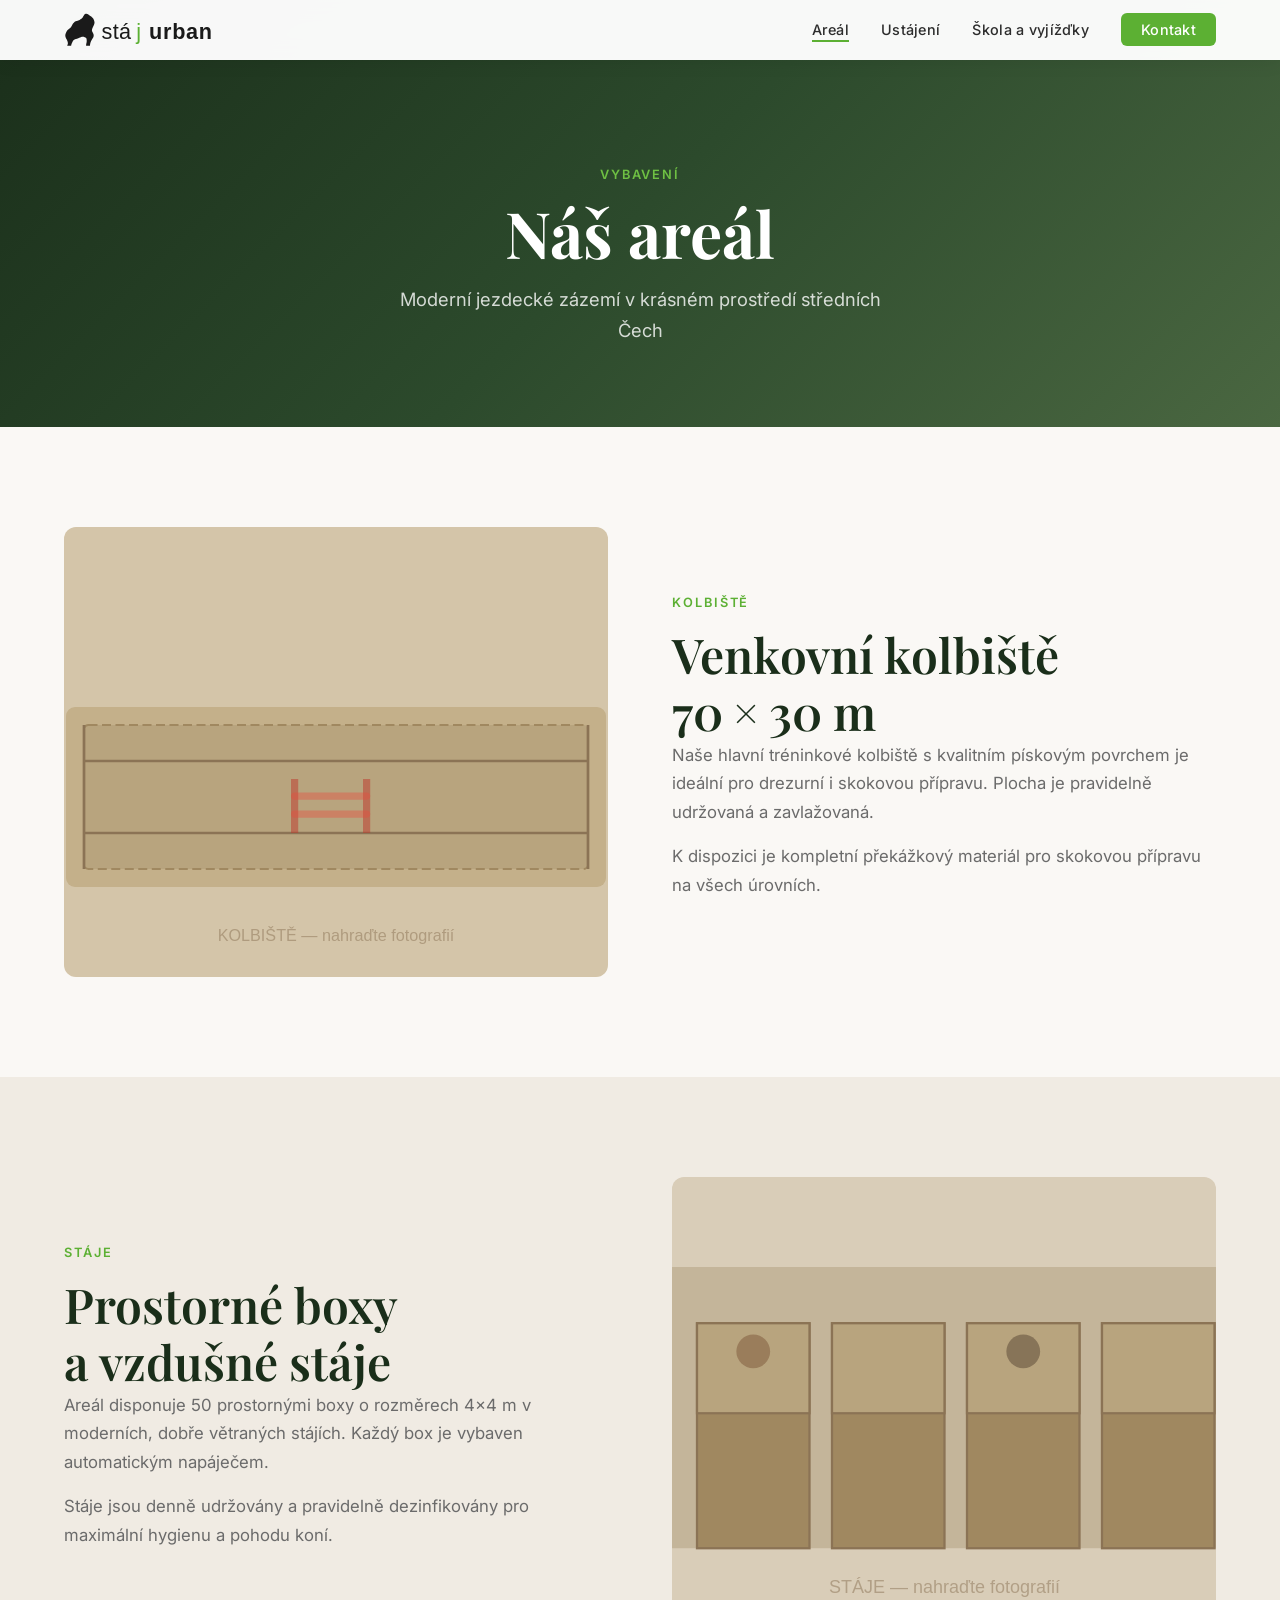
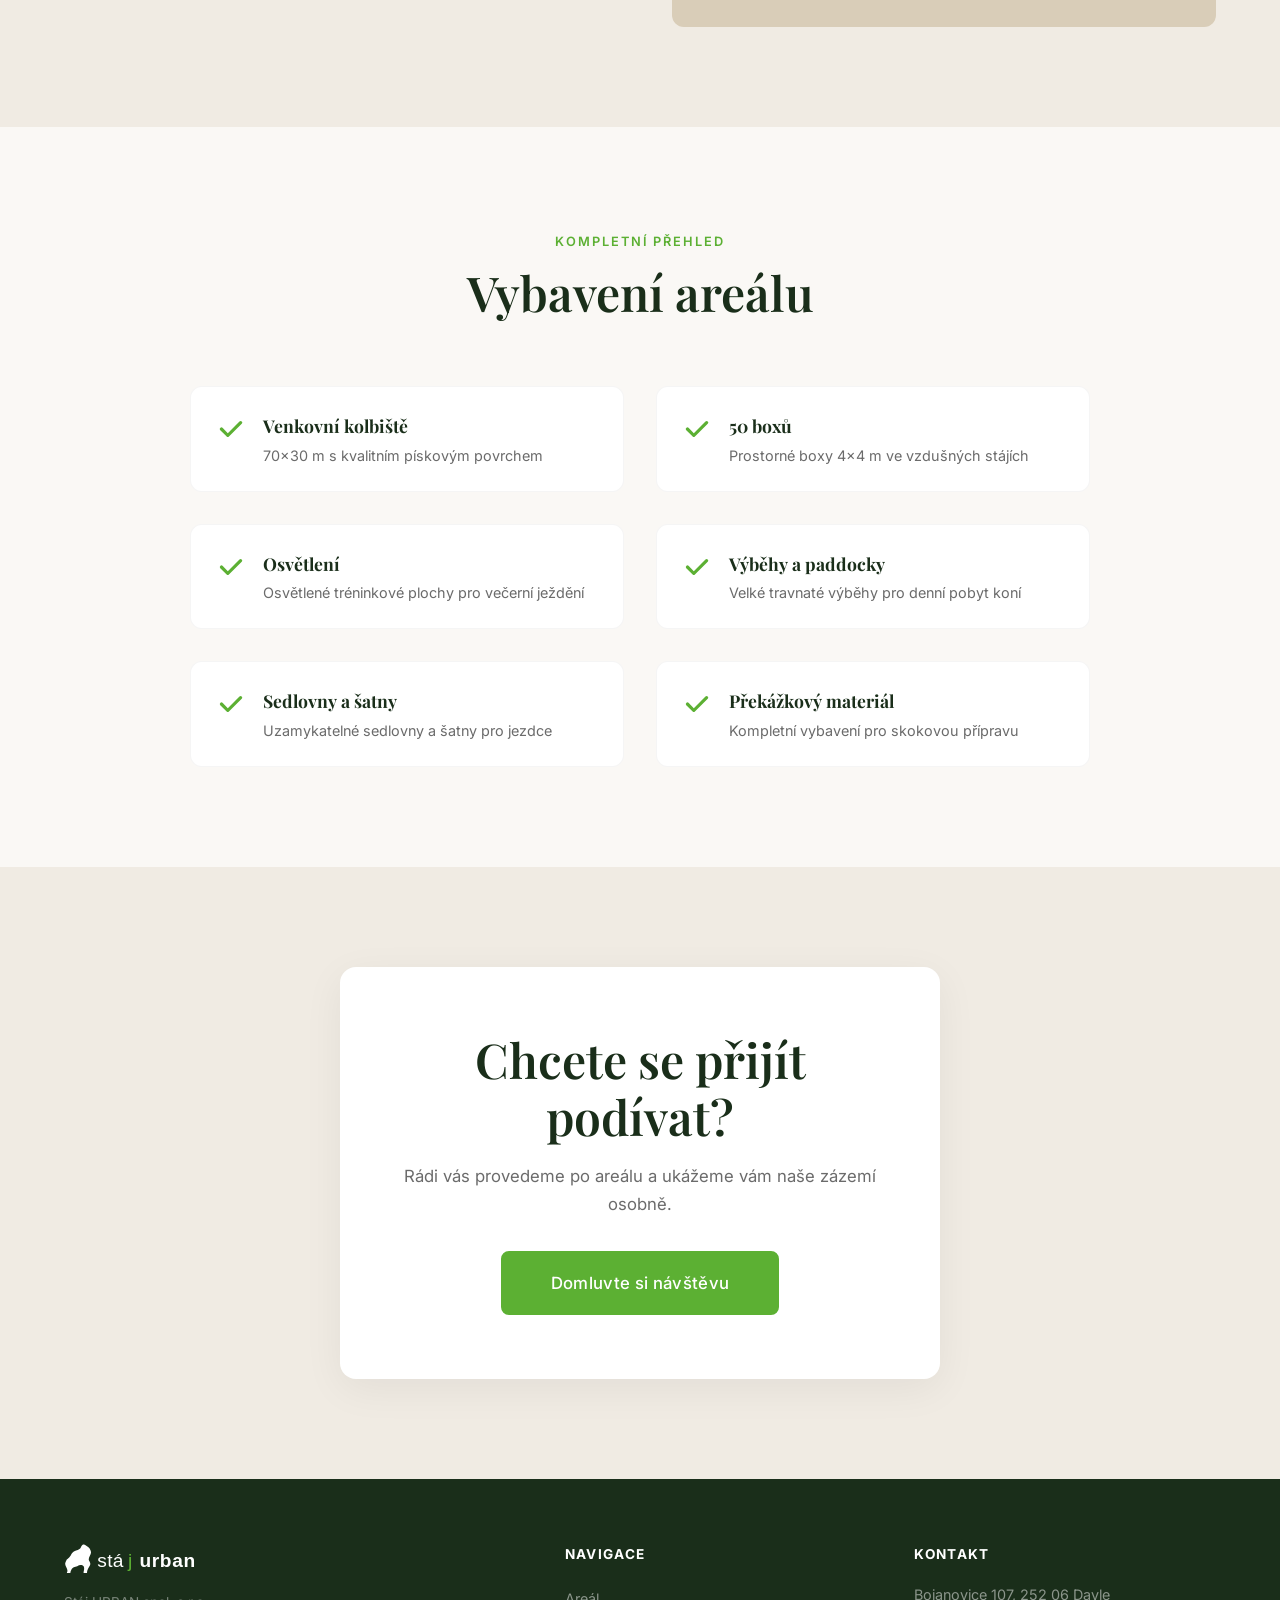
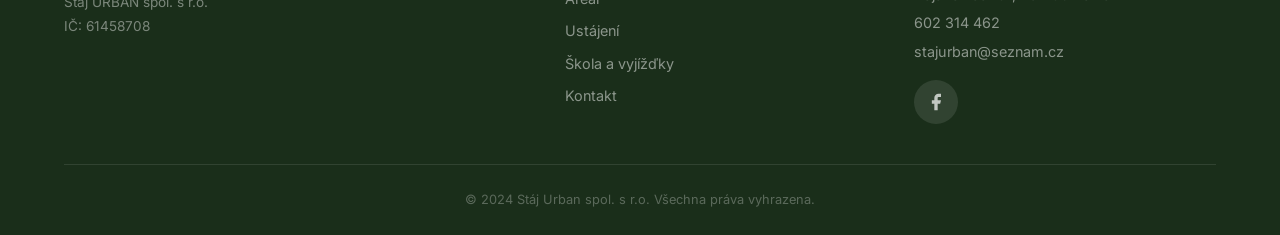
==== areal.html @ 0c683376 "feat: restructure into multi-page site with logo and subpages - Add SVG logo (dark + white variants)" ====
<!DOCTYPE html>
<html lang="cs">
<head>
    <meta charset="UTF-8">
    <meta name="viewport" content="width=device-width, initial-scale=1.0">
    <title>Areál | Stáj Urban</title>
    <meta name="description" content="Moderní jezdecký areál Stáj Urban v Bojanovicích - venkovní kolbiště, kvalitní stáje, výběhy a kompletní zázemí.">
    <link rel="preconnect" href="https://fonts.googleapis.com">
    <link rel="preconnect" href="https://fonts.gstatic.com" crossorigin>
    <link href="https://fonts.googleapis.com/css2?family=Playfair+Display:wght@400;600;700&family=Inter:wght@300;400;500;600&display=swap" rel="stylesheet">
    <link rel="stylesheet" href="styles.css">
</head>
<body>
    <!-- Navigation -->
    <nav class="navbar navbar--solid" id="navbar">
        <div class="nav-container">
            <a href="index.html" class="nav-logo">
                <img src="images/logo.svg" alt="Stáj Urban" class="nav-logo-img">
            </a>
            <button class="nav-toggle" id="navToggle" aria-label="Menu">
                <span></span>
                <span></span>
                <span></span>
            </button>
            <ul class="nav-menu" id="navMenu">
                <li><a href="areal.html" class="nav-link active">Areál</a></li>
                <li><a href="ustajeni.html" class="nav-link">Ustájení</a></li>
                <li><a href="skola.html" class="nav-link">Škola a vyjížďky</a></li>
                <li><a href="kontakt.html" class="nav-link nav-link--cta">Kontakt</a></li>
            </ul>
        </div>
    </nav>

    <!-- Page Header -->
    <section class="page-header">
        <div class="container">
            <span class="section-label">Vybavení</span>
            <h1 class="page-header-title">Náš areál</h1>
            <p class="page-header-desc">Moderní jezdecké zázemí v krásném prostředí středních Čech</p>
        </div>
    </section>

    <!-- Areál detail -->
    <section class="section section--about">
        <div class="container">
            <div class="about-grid">
                <div class="about-image">
                    <img src="images/facility-1-placeholder.svg" alt="Venkovní kolbiště" loading="lazy">
                </div>
                <div class="about-content">
                    <span class="section-label">Kolbiště</span>
                    <h2 class="section-title">Venkovní kolbiště<br>70 &times; 30 m</h2>
                    <p>Naše hlavní tréninkové kolbiště s kvalitním pískovým povrchem je ideální pro drezurní i skokovou přípravu. Plocha je pravidelně udržovaná a zavlažovaná.</p>
                    <p>K dispozici je kompletní překážkový materiál pro skokovou přípravu na všech úrovních.</p>
                </div>
            </div>
        </div>
    </section>

    <section class="section section--services">
        <div class="container">
            <div class="about-grid about-grid--reverse">
                <div class="about-image">
                    <img src="images/facility-2-placeholder.svg" alt="Stáje a boxy" loading="lazy">
                </div>
                <div class="about-content">
                    <span class="section-label">Stáje</span>
                    <h2 class="section-title">Prostorné boxy<br>a vzdušné stáje</h2>
                    <p>Areál disponuje 50 prostornými boxy o rozměrech 4&times;4 m v moderních, dobře větraných stájích. Každý box je vybaven automatickým napáječem.</p>
                    <p>Stáje jsou denně udržovány a pravidelně dezinfikovány pro maximální hygienu a pohodu koní.</p>
                </div>
            </div>
        </div>
    </section>

    <!-- Facility list -->
    <section class="section section--facility">
        <div class="container">
            <div class="section-header">
                <span class="section-label">Kompletní přehled</span>
                <h2 class="section-title">Vybavení areálu</h2>
            </div>
            <div class="facility-features-grid">
                <div class="facility-feature">
                    <svg width="32" height="32" viewBox="0 0 20 20" fill="currentColor"><path d="M16.707 5.293a1 1 0 010 1.414l-8 8a1 1 0 01-1.414 0l-4-4a1 1 0 011.414-1.414L8 12.586l7.293-7.293a1 1 0 011.414 0z"/></svg>
                    <div>
                        <h3>Venkovní kolbiště</h3>
                        <p>70&times;30 m s kvalitním pískovým povrchem</p>
                    </div>
                </div>
                <div class="facility-feature">
                    <svg width="32" height="32" viewBox="0 0 20 20" fill="currentColor"><path d="M16.707 5.293a1 1 0 010 1.414l-8 8a1 1 0 01-1.414 0l-4-4a1 1 0 011.414-1.414L8 12.586l7.293-7.293a1 1 0 011.414 0z"/></svg>
                    <div>
                        <h3>50 boxů</h3>
                        <p>Prostorné boxy 4&times;4 m ve vzdušných stájích</p>
                    </div>
                </div>
                <div class="facility-feature">
                    <svg width="32" height="32" viewBox="0 0 20 20" fill="currentColor"><path d="M16.707 5.293a1 1 0 010 1.414l-8 8a1 1 0 01-1.414 0l-4-4a1 1 0 011.414-1.414L8 12.586l7.293-7.293a1 1 0 011.414 0z"/></svg>
                    <div>
                        <h3>Osvětlení</h3>
                        <p>Osvětlené tréninkové plochy pro večerní ježdění</p>
                    </div>
                </div>
                <div class="facility-feature">
                    <svg width="32" height="32" viewBox="0 0 20 20" fill="currentColor"><path d="M16.707 5.293a1 1 0 010 1.414l-8 8a1 1 0 01-1.414 0l-4-4a1 1 0 011.414-1.414L8 12.586l7.293-7.293a1 1 0 011.414 0z"/></svg>
                    <div>
                        <h3>Výběhy a paddocky</h3>
                        <p>Velké travnaté výběhy pro denní pobyt koní</p>
                    </div>
                </div>
                <div class="facility-feature">
                    <svg width="32" height="32" viewBox="0 0 20 20" fill="currentColor"><path d="M16.707 5.293a1 1 0 010 1.414l-8 8a1 1 0 01-1.414 0l-4-4a1 1 0 011.414-1.414L8 12.586l7.293-7.293a1 1 0 011.414 0z"/></svg>
                    <div>
                        <h3>Sedlovny a šatny</h3>
                        <p>Uzamykatelné sedlovny a šatny pro jezdce</p>
                    </div>
                </div>
                <div class="facility-feature">
                    <svg width="32" height="32" viewBox="0 0 20 20" fill="currentColor"><path d="M16.707 5.293a1 1 0 010 1.414l-8 8a1 1 0 01-1.414 0l-4-4a1 1 0 011.414-1.414L8 12.586l7.293-7.293a1 1 0 011.414 0z"/></svg>
                    <div>
                        <h3>Překážkový materiál</h3>
                        <p>Kompletní vybavení pro skokovou přípravu</p>
                    </div>
                </div>
            </div>
        </div>
    </section>

    <!-- CTA -->
    <section class="section section--cta">
        <div class="container">
            <div class="cta-box">
                <h2 class="section-title">Chcete se přijít podívat?</h2>
                <p>Rádi vás provedeme po areálu a ukážeme vám naše zázemí osobně.</p>
                <a href="kontakt.html" class="btn btn-primary btn-large">Domluvte si návštěvu</a>
            </div>
        </div>
    </section>

    <!-- Footer -->
    <footer class="footer">
        <div class="container">
            <div class="footer-content">
                <div class="footer-brand">
                    <img src="images/logo-white.svg" alt="Stáj Urban" class="footer-logo">
                    <p>Stáj URBAN spol. s r.o.<br>IČ: 61458708</p>
                </div>
                <div class="footer-nav">
                    <h4>Navigace</h4>
                    <a href="areal.html">Areál</a>
                    <a href="ustajeni.html">Ustájení</a>
                    <a href="skola.html">Škola a vyjížďky</a>
                    <a href="kontakt.html">Kontakt</a>
                </div>
                <div class="footer-contact">
                    <h4>Kontakt</h4>
                    <p>Bojanovice 107, 252 06 Davle</p>
                    <p><a href="tel:+420602314462">602 314 462</a></p>
                    <p><a href="mailto:stajurban@seznam.cz">stajurban@seznam.cz</a></p>
                    <div class="footer-social">
                        <a href="https://www.facebook.com/profile.php?id=100057574234572" target="_blank" rel="noopener" aria-label="Facebook" class="social-link">
                            <svg width="20" height="20" viewBox="0 0 24 24" fill="currentColor">
                                <path d="M18 2h-3a5 5 0 00-5 5v3H7v4h3v8h4v-8h3l1-4h-4V7a1 1 0 011-1h3z"/>
                            </svg>
                        </a>
                    </div>
                </div>
            </div>
            <div class="footer-bottom">
                <p>&copy; 2024 Stáj Urban spol. s r.o. Všechna práva vyhrazena.</p>
            </div>
        </div>
    </footer>

    <script src="script.js"></script>
</body>
</html>
---- styles.css ----
/* ========================================
   STÁJ URBAN — Modern Responsive Styles
   ======================================== */

/* --- Reset & Base --- */
*, *::before, *::after {
    margin: 0;
    padding: 0;
    box-sizing: border-box;
}

:root {
    --color-primary: #2c4a2c;
    --color-primary-light: #4a6741;
    --color-primary-dark: #1a2e1a;
    --color-accent: #5cb033;
    --color-accent-dark: #4a9028;
    --color-accent-light: #6ec043;
    --color-brown: #8B7355;
    --color-brown-light: #a89070;
    --color-bg: #faf8f5;
    --color-bg-alt: #f0ebe3;
    --color-text: #2d2d2d;
    --color-text-light: #6b6b6b;
    --color-white: #ffffff;
    --font-heading: 'Playfair Display', Georgia, serif;
    --font-body: 'Inter', -apple-system, BlinkMacSystemFont, sans-serif;
    --container-max: 1200px;
    --section-padding: 100px;
    --transition: 0.3s ease;
}

html {
    scroll-behavior: smooth;
    font-size: 16px;
}

body {
    font-family: var(--font-body);
    color: var(--color-text);
    background-color: var(--color-bg);
    line-height: 1.7;
    -webkit-font-smoothing: antialiased;
}

img {
    max-width: 100%;
    height: auto;
    display: block;
}

a {
    color: inherit;
    text-decoration: none;
    transition: color var(--transition);
}

/* --- Container --- */
.container {
    max-width: var(--container-max);
    margin: 0 auto;
    padding: 0 24px;
}

/* --- Navbar --- */
.navbar {
    position: fixed;
    top: 0;
    left: 0;
    right: 0;
    z-index: 1000;
    padding: 20px 0;
    transition: all var(--transition);
}

.navbar.scrolled,
.navbar--solid {
    background: rgba(255, 255, 255, 0.97);
    backdrop-filter: blur(10px);
    padding: 12px 0;
    box-shadow: 0 1px 20px rgba(0, 0, 0, 0.08);
}

.nav-container {
    max-width: var(--container-max);
    margin: 0 auto;
    padding: 0 24px;
    display: flex;
    align-items: center;
    justify-content: space-between;
}

.nav-logo {
    z-index: 1001;
    display: flex;
    align-items: center;
}

.nav-logo-img {
    height: 36px;
    width: auto;
}

/* Logo visibility toggle — homepage hero: white logo, scrolled: dark logo */
.nav-logo-dark {
    display: none;
}

.navbar.scrolled .nav-logo-white,
.navbar--solid .nav-logo-white {
    display: none;
}

.navbar.scrolled .nav-logo-dark,
.navbar--solid .nav-logo-dark {
    display: block;
}

/* On subpages (.navbar--solid) there's only one logo img, always visible */
.navbar--solid .nav-logo-img {
    display: block;
}

.nav-menu {
    display: flex;
    align-items: center;
    gap: 32px;
    list-style: none;
}

.nav-link {
    font-size: 0.9rem;
    font-weight: 500;
    color: rgba(255, 255, 255, 0.85);
    letter-spacing: 0.02em;
    position: relative;
    padding: 4px 0;
    transition: color var(--transition);
}

.nav-link::after {
    content: '';
    position: absolute;
    bottom: 0;
    left: 0;
    width: 0;
    height: 2px;
    background: var(--color-accent);
    transition: width var(--transition);
}

.nav-link:hover::after {
    width: 100%;
}

.nav-link.active::after {
    width: 100%;
}

.navbar.scrolled .nav-link,
.navbar--solid .nav-link {
    color: var(--color-text);
}

.nav-link--cta {
    background: var(--color-accent);
    color: var(--color-white) !important;
    padding: 8px 20px;
    border-radius: 6px;
}

.nav-link--cta::after {
    display: none;
}

.nav-link--cta:hover {
    background: var(--color-accent-dark);
}

/* Hamburger */
.nav-toggle {
    display: none;
    flex-direction: column;
    gap: 5px;
    background: none;
    border: none;
    cursor: pointer;
    z-index: 1001;
    padding: 4px;
}

.nav-toggle span {
    display: block;
    width: 24px;
    height: 2px;
    background: var(--color-white);
    transition: all var(--transition);
}

.navbar.scrolled .nav-toggle span,
.navbar--solid .nav-toggle span {
    background: var(--color-text);
}

.nav-toggle.active span:nth-child(1) {
    transform: rotate(45deg) translate(5px, 5px);
}

.nav-toggle.active span:nth-child(2) {
    opacity: 0;
}

.nav-toggle.active span:nth-child(3) {
    transform: rotate(-45deg) translate(5px, -5px);
}

/* --- Hero --- */
.hero {
    position: relative;
    height: 100vh;
    min-height: 600px;
    display: flex;
    align-items: center;
    justify-content: center;
    overflow: hidden;
}

.hero-bg {
    position: absolute;
    inset: 0;
}

.hero-img {
    width: 100%;
    height: 100%;
    object-fit: cover;
}

.hero-overlay {
    position: absolute;
    inset: 0;
    background: linear-gradient(
        180deg,
        rgba(0, 0, 0, 0.3) 0%,
        rgba(0, 0, 0, 0.1) 40%,
        rgba(0, 0, 0, 0.4) 100%
    );
}

.hero-content {
    position: relative;
    z-index: 1;
    text-align: center;
    color: var(--color-white);
    padding: 0 24px;
}

.hero-title {
    font-family: var(--font-heading);
    font-size: clamp(3rem, 8vw, 6rem);
    font-weight: 700;
    line-height: 1.1;
    margin-bottom: 16px;
    letter-spacing: -0.02em;
}

.hero-subtitle {
    font-size: clamp(1.1rem, 2.5vw, 1.5rem);
    font-weight: 300;
    margin-bottom: 8px;
    opacity: 0.9;
}

.hero-desc {
    font-size: 0.95rem;
    opacity: 0.7;
    margin-bottom: 40px;
    letter-spacing: 0.05em;
}

.hero-actions {
    display: flex;
    gap: 16px;
    justify-content: center;
    flex-wrap: wrap;
}

.hero-scroll {
    position: absolute;
    bottom: 32px;
    left: 50%;
    transform: translateX(-50%);
    color: var(--color-white);
    opacity: 0.6;
    animation: bounce 2s infinite;
    z-index: 1;
}

@keyframes bounce {
    0%, 100% { transform: translateX(-50%) translateY(0); }
    50% { transform: translateX(-50%) translateY(8px); }
}

/* --- Page Header (subpages) --- */
.page-header {
    padding: 160px 0 80px;
    background: linear-gradient(135deg, var(--color-primary-dark) 0%, var(--color-primary) 50%, var(--color-primary-light) 100%);
    color: var(--color-white);
    text-align: center;
}

.page-header .section-label {
    color: var(--color-accent-light);
}

.page-header-title {
    font-family: var(--font-heading);
    font-size: clamp(2.5rem, 6vw, 4rem);
    font-weight: 700;
    line-height: 1.1;
    margin-bottom: 16px;
}

.page-header-desc {
    font-size: 1.15rem;
    opacity: 0.8;
    max-width: 500px;
    margin: 0 auto;
}

/* --- Buttons --- */
.btn {
    display: inline-flex;
    align-items: center;
    justify-content: center;
    padding: 14px 32px;
    font-family: var(--font-body);
    font-size: 0.95rem;
    font-weight: 500;
    border-radius: 8px;
    border: 2px solid transparent;
    cursor: pointer;
    transition: all var(--transition);
    letter-spacing: 0.02em;
}

.btn-primary {
    background: var(--color-accent);
    color: var(--color-white);
    border-color: var(--color-accent);
}

.btn-primary:hover {
    background: var(--color-accent-dark);
    border-color: var(--color-accent-dark);
    transform: translateY(-2px);
}

.btn-outline {
    background: transparent;
    color: var(--color-white);
    border-color: rgba(255, 255, 255, 0.5);
}

.btn-outline:hover {
    background: rgba(255, 255, 255, 0.1);
    border-color: var(--color-white);
}

.btn-large {
    padding: 16px 48px;
    font-size: 1.05rem;
}

/* --- Sections --- */
.section {
    padding: var(--section-padding) 0;
}

.section-header {
    text-align: center;
    margin-bottom: 64px;
}

.section-label {
    display: inline-block;
    font-size: 0.8rem;
    font-weight: 600;
    text-transform: uppercase;
    letter-spacing: 0.15em;
    color: var(--color-accent);
    margin-bottom: 12px;
}

.section-title {
    font-family: var(--font-heading);
    font-size: clamp(2rem, 4vw, 3rem);
    font-weight: 600;
    line-height: 1.2;
    color: var(--color-primary-dark);
}

/* --- About --- */
.section--about {
    background: var(--color-bg);
}

.about-grid {
    display: grid;
    grid-template-columns: 1fr 1fr;
    gap: 64px;
    align-items: center;
}

.about-grid--reverse {
    direction: rtl;
}

.about-grid--reverse > * {
    direction: ltr;
}

.about-image img {
    border-radius: 12px;
    width: 100%;
    height: 450px;
    object-fit: cover;
}

.about-content p {
    color: var(--color-text-light);
    margin-bottom: 16px;
    font-size: 1.05rem;
}

.about-stats {
    display: flex;
    gap: 48px;
    margin-top: 32px;
    padding-top: 32px;
    border-top: 1px solid #e0d8cc;
}

.stat-number {
    display: block;
    font-family: var(--font-heading);
    font-size: 2.5rem;
    font-weight: 700;
    color: var(--color-primary);
}

.stat-label {
    font-size: 0.85rem;
    color: var(--color-text-light);
    text-transform: uppercase;
    letter-spacing: 0.1em;
}

/* --- Services --- */
.section--services {
    background: var(--color-bg-alt);
}

.services-grid {
    display: grid;
    grid-template-columns: repeat(3, 1fr);
    gap: 32px;
}

.service-card {
    background: var(--color-white);
    padding: 40px 32px;
    border-radius: 12px;
    transition: all var(--transition);
    border: 1px solid rgba(0, 0, 0, 0.04);
}

.service-card:hover {
    transform: translateY(-4px);
    box-shadow: 0 20px 60px rgba(0, 0, 0, 0.08);
}

.service-card--link {
    display: block;
    text-decoration: none;
    color: inherit;
}

.service-card--link:hover {
    border-color: var(--color-accent);
}

.service-more {
    display: inline-block;
    margin-top: 16px;
    font-size: 0.9rem;
    font-weight: 600;
    color: var(--color-accent);
    transition: color var(--transition);
}

.service-card--link:hover .service-more {
    color: var(--color-accent-dark);
}

.service-icon {
    width: 48px;
    height: 48px;
    margin-bottom: 24px;
    color: var(--color-accent);
}

.service-icon svg {
    width: 100%;
    height: 100%;
}

.service-card h3 {
    font-family: var(--font-heading);
    font-size: 1.3rem;
    margin-bottom: 12px;
    color: var(--color-primary-dark);
}

.service-card p {
    color: var(--color-text-light);
    font-size: 0.95rem;
    line-height: 1.6;
}

/* --- Facility --- */
.section--facility {
    background: var(--color-bg);
}

.facility-grid {
    display: grid;
    grid-template-columns: 1fr 1fr;
    gap: 64px;
    align-items: center;
}

.facility-content {
    order: 1;
}

.facility-images {
    order: 2;
    display: grid;
    grid-template-columns: 1fr 1fr;
    gap: 16px;
}

.facility-img {
    border-radius: 12px;
    object-fit: cover;
    height: 100%;
}

.facility-img--large {
    grid-column: 1 / -1;
    height: 280px;
}

.facility-img--small {
    grid-column: 1 / -1;
    height: 200px;
}

.facility-list {
    list-style: none;
    margin-top: 32px;
}

.facility-list li {
    display: flex;
    align-items: flex-start;
    gap: 12px;
    padding: 12px 0;
    font-size: 1.05rem;
    color: var(--color-text);
    border-bottom: 1px solid rgba(0, 0, 0, 0.06);
}

.facility-list li svg {
    flex-shrink: 0;
    color: var(--color-primary);
    margin-top: 3px;
}

/* Facility features grid (areál page) */
.facility-features-grid {
    display: grid;
    grid-template-columns: repeat(2, 1fr);
    gap: 32px;
    max-width: 900px;
    margin: 0 auto;
}

.facility-feature {
    display: flex;
    align-items: flex-start;
    gap: 16px;
    padding: 24px;
    background: var(--color-white);
    border-radius: 12px;
    border: 1px solid rgba(0, 0, 0, 0.04);
}

.facility-feature svg {
    flex-shrink: 0;
    color: var(--color-accent);
    margin-top: 2px;
}

.facility-feature h3 {
    font-family: var(--font-heading);
    font-size: 1.1rem;
    margin-bottom: 4px;
    color: var(--color-primary-dark);
}

.facility-feature p {
    font-size: 0.9rem;
    color: var(--color-text-light);
    line-height: 1.5;
}

/* --- Pricing --- */
.section--pricing {
    background: var(--color-primary-dark);
    color: var(--color-white);
}

.section--pricing .section-label {
    color: var(--color-accent-light);
}

.section--pricing .section-title {
    color: var(--color-white);
}

.pricing-card {
    max-width: 600px;
    margin: 0 auto;
    background: rgba(255, 255, 255, 0.08);
    border: 1px solid rgba(255, 255, 255, 0.12);
    border-radius: 16px;
    padding: 48px;
    text-align: center;
    backdrop-filter: blur(10px);
}

.pricing-header {
    margin-bottom: 32px;
}

.pricing-amount {
    font-family: var(--font-heading);
    font-size: 3.5rem;
    font-weight: 700;
}

.pricing-currency {
    font-size: 1.1rem;
    opacity: 0.7;
    margin-left: 4px;
}

.pricing-vat {
    font-size: 0.85rem;
    opacity: 0.5;
    display: block;
    margin-top: 4px;
}

.pricing-features {
    list-style: none;
    text-align: left;
    margin-bottom: 40px;
}

.pricing-features li {
    padding: 10px 0;
    border-bottom: 1px solid rgba(255, 255, 255, 0.1);
    font-size: 0.95rem;
    opacity: 0.85;
    padding-left: 28px;
    position: relative;
}

.pricing-features li::before {
    content: '\2713';
    position: absolute;
    left: 0;
    color: var(--color-accent-light);
    font-weight: 600;
}

/* --- Gallery --- */
.section--gallery {
    background: var(--color-bg-alt);
}

.gallery-grid {
    display: grid;
    grid-template-columns: repeat(3, 1fr);
    gap: 16px;
}

.gallery-item {
    overflow: hidden;
    border-radius: 12px;
    position: relative;
}

.gallery-item img {
    width: 100%;
    height: 280px;
    object-fit: cover;
    transition: transform 0.5s ease;
}

.gallery-item:hover img {
    transform: scale(1.05);
}

.gallery-item--wide {
    grid-column: span 2;
}

.gallery-item--wide img {
    height: 280px;
}

/* --- CTA Section --- */
.section--cta {
    background: var(--color-bg-alt);
}

.cta-box {
    text-align: center;
    max-width: 600px;
    margin: 0 auto;
    padding: 64px 40px;
    background: var(--color-white);
    border-radius: 16px;
    box-shadow: 0 10px 40px rgba(0, 0, 0, 0.06);
}

.cta-box .section-title {
    margin-bottom: 16px;
}

.cta-box p {
    color: var(--color-text-light);
    font-size: 1.05rem;
    margin-bottom: 32px;
}

/* --- Contact --- */
.section--contact {
    background: var(--color-bg);
}

.contact-grid {
    display: grid;
    grid-template-columns: 1fr 1fr;
    gap: 64px;
}

.contact-info p {
    color: var(--color-text-light);
    font-size: 1.05rem;
    margin-bottom: 32px;
}

.contact-details {
    display: flex;
    flex-direction: column;
    gap: 24px;
}

.contact-item {
    display: flex;
    gap: 16px;
    align-items: flex-start;
}

.contact-item svg {
    flex-shrink: 0;
    color: var(--color-accent);
    margin-top: 2px;
}

.contact-item strong {
    display: block;
    font-size: 0.8rem;
    text-transform: uppercase;
    letter-spacing: 0.1em;
    color: var(--color-text-light);
    margin-bottom: 4px;
}

.contact-item p {
    margin: 0;
    font-size: 1rem;
    color: var(--color-text);
}

.contact-item a:hover {
    color: var(--color-accent);
}

.contact-social {
    margin-top: 32px;
}

.social-link {
    display: inline-flex;
    align-items: center;
    justify-content: center;
    width: 44px;
    height: 44px;
    border-radius: 50%;
    background: var(--color-bg-alt);
    color: var(--color-text);
    transition: all var(--transition);
}

.social-link:hover {
    background: var(--color-accent);
    color: var(--color-white);
}

.contact-map {
    border-radius: 12px;
    overflow: hidden;
    min-height: 400px;
}

.contact-map iframe {
    border-radius: 12px;
}

/* --- Footer --- */
.footer {
    background: var(--color-primary-dark);
    color: rgba(255, 255, 255, 0.7);
    padding: 64px 0 24px;
}

.footer-content {
    display: grid;
    grid-template-columns: 1.5fr 1fr 1fr;
    gap: 48px;
    padding-bottom: 40px;
    border-bottom: 1px solid rgba(255, 255, 255, 0.1);
}

.footer-logo {
    height: 32px;
    width: auto;
    margin-bottom: 16px;
}

.footer-brand p {
    font-size: 0.85rem;
    opacity: 0.6;
}

.footer-nav h4,
.footer-contact h4 {
    color: var(--color-white);
    font-size: 0.85rem;
    text-transform: uppercase;
    letter-spacing: 0.1em;
    margin-bottom: 16px;
}

.footer-nav a {
    display: block;
    font-size: 0.9rem;
    opacity: 0.7;
    padding: 4px 0;
    transition: opacity var(--transition);
}

.footer-nav a:hover {
    opacity: 1;
}

.footer-contact p {
    font-size: 0.9rem;
    opacity: 0.7;
    margin-bottom: 4px;
}

.footer-contact a:hover {
    opacity: 1;
}

.footer-social {
    margin-top: 16px;
}

.footer .social-link {
    background: rgba(255, 255, 255, 0.1);
    color: rgba(255, 255, 255, 0.7);
}

.footer .social-link:hover {
    background: var(--color-accent);
    color: var(--color-white);
}

.footer-bottom {
    padding-top: 24px;
    text-align: center;
}

.footer-bottom p {
    font-size: 0.8rem;
    opacity: 0.4;
}

/* ========================================
   RESPONSIVE
   ======================================== */

/* Tablet */
@media (max-width: 1024px) {
    :root {
        --section-padding: 80px;
    }

    .about-grid {
        gap: 40px;
    }

    .services-grid {
        grid-template-columns: repeat(2, 1fr);
    }

    .facility-grid {
        gap: 40px;
    }

    .facility-features-grid {
        grid-template-columns: 1fr;
    }

    .footer-content {
        grid-template-columns: 1fr 1fr;
        gap: 32px;
    }
}

/* Tablet portrait & large phones */
@media (max-width: 768px) {
    :root {
        --section-padding: 64px;
    }

    /* Nav mobile */
    .nav-toggle {
        display: flex;
    }

    .nav-menu {
        position: fixed;
        top: 0;
        right: -100%;
        width: 100%;
        height: 100vh;
        background: var(--color-primary-dark);
        flex-direction: column;
        justify-content: center;
        align-items: center;
        gap: 24px;
        transition: right var(--transition);
    }

    .nav-menu.active {
        right: 0;
    }

    .nav-menu .nav-link {
        color: rgba(255, 255, 255, 0.85) !important;
        font-size: 1.2rem;
    }

    .nav-menu .nav-link--cta {
        margin-top: 16px;
    }

    /* Force hamburger to white on mobile menu open */
    .nav-toggle.active span {
        background: white !important;
    }

    /* Page header */
    .page-header {
        padding: 120px 0 60px;
    }

    /* About */
    .about-grid,
    .about-grid--reverse {
        grid-template-columns: 1fr;
        gap: 32px;
        direction: ltr;
    }

    .about-image img {
        height: 300px;
    }

    .about-stats {
        gap: 32px;
    }

    /* Services */
    .services-grid {
        grid-template-columns: 1fr;
        gap: 20px;
    }

    .service-card {
        padding: 32px 24px;
    }

    /* Facility */
    .facility-grid {
        grid-template-columns: 1fr;
        gap: 32px;
    }

    .facility-content {
        order: 2;
    }

    .facility-images {
        order: 1;
    }

    /* Gallery */
    .gallery-grid {
        grid-template-columns: 1fr 1fr;
    }

    .gallery-item--wide {
        grid-column: span 2;
    }

    .gallery-item img,
    .gallery-item--wide img {
        height: 200px;
    }

    /* Contact */
    .contact-grid {
        grid-template-columns: 1fr;
        gap: 40px;
    }

    /* Pricing */
    .pricing-card {
        padding: 32px 24px;
    }

    .pricing-amount {
        font-size: 2.8rem;
    }

    /* CTA */
    .cta-box {
        padding: 40px 24px;
    }

    /* Footer */
    .footer-content {
        grid-template-columns: 1fr;
        gap: 32px;
    }
}

/* Mobile */
@media (max-width: 480px) {
    :root {
        --section-padding: 48px;
    }

    .hero {
        min-height: 500px;
    }

    .hero-actions {
        flex-direction: column;
        align-items: center;
    }

    .btn {
        width: 100%;
        max-width: 280px;
    }

    .about-stats {
        flex-direction: column;
        gap: 16px;
    }

    .stat {
        display: flex;
        align-items: baseline;
        gap: 12px;
    }

    .gallery-grid {
        grid-template-columns: 1fr;
    }

    .gallery-item--wide {
        grid-column: span 1;
    }

    .gallery-item img,
    .gallery-item--wide img {
        height: 220px;
    }

    .facility-img--large {
        height: 200px;
    }

    .facility-img--small {
        height: 160px;
    }

    .page-header {
        padding: 100px 0 48px;
    }
}

/* --- Animations (fade in on scroll) --- */
.fade-in {
    opacity: 0;
    transform: translateY(30px);
    transition: opacity 0.6s ease, transform 0.6s ease;
}

.fade-in.visible {
    opacity: 1;
    transform: translateY(0);
}
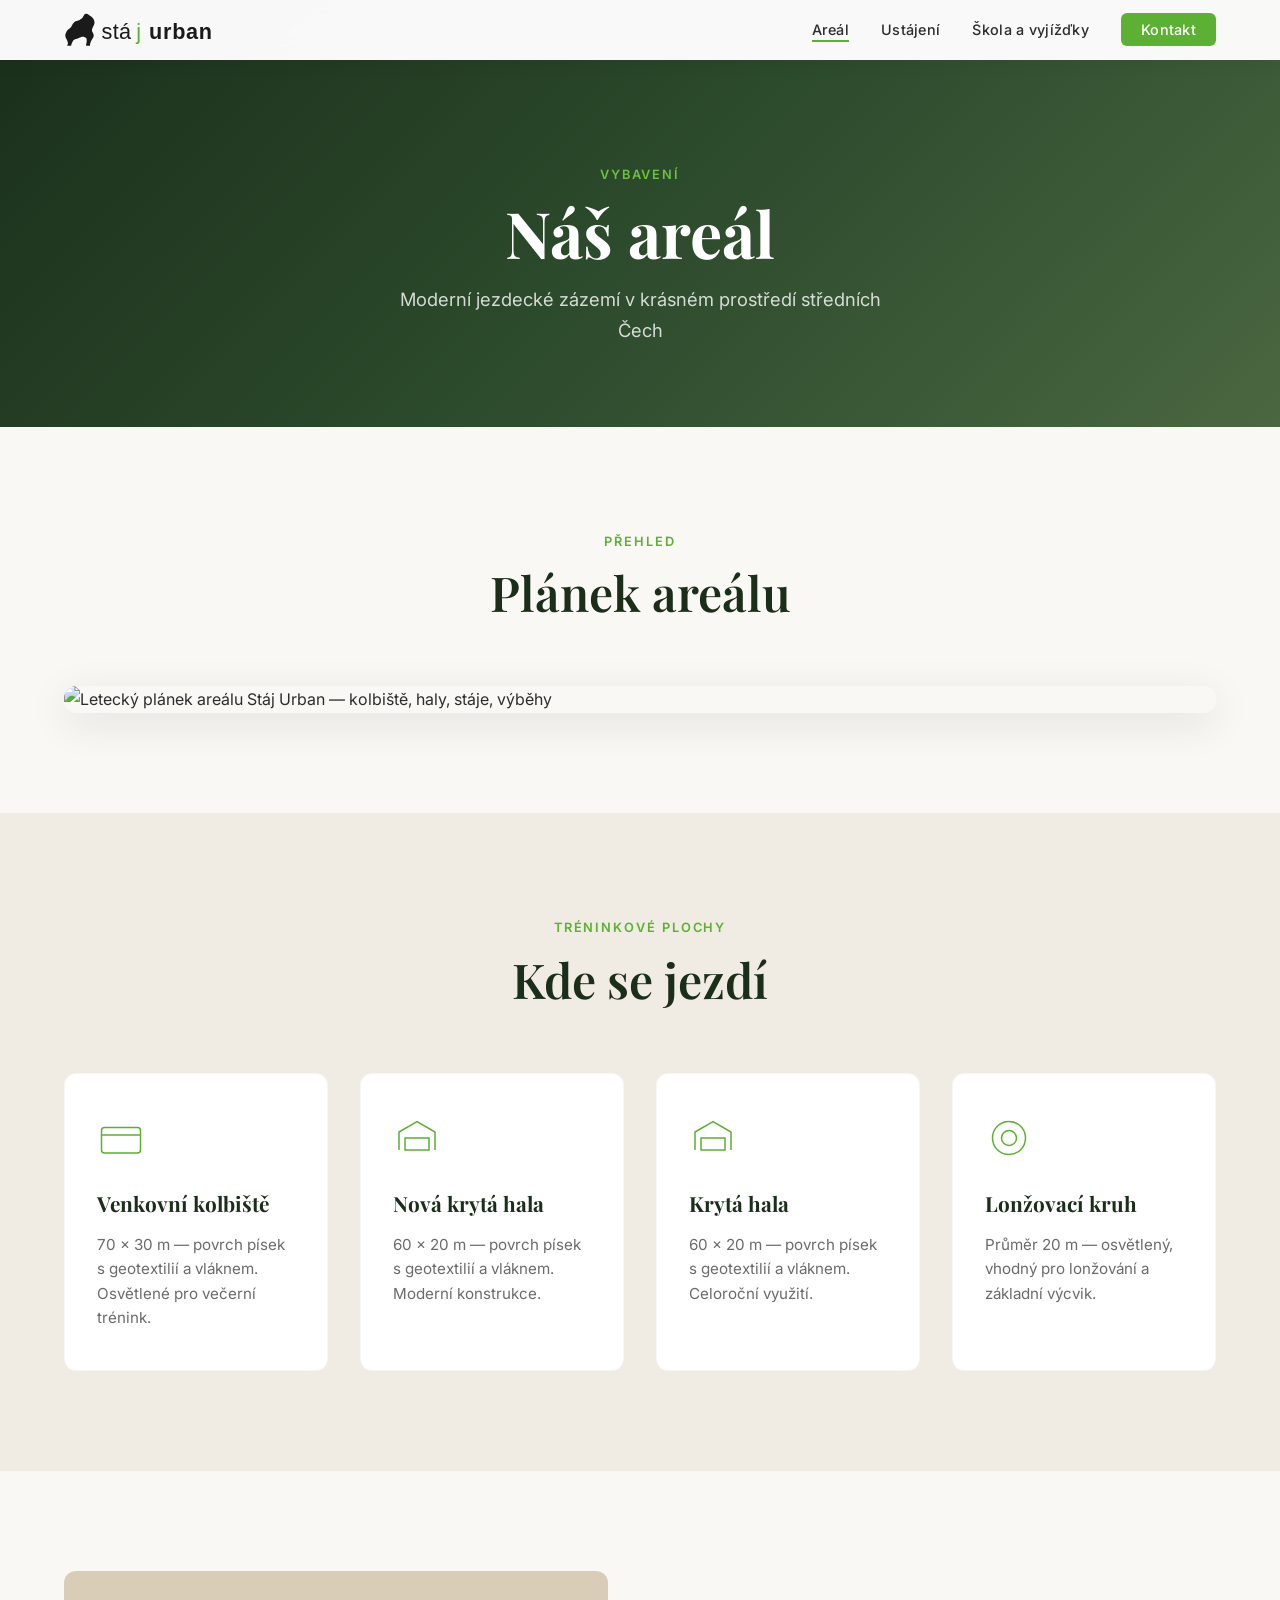
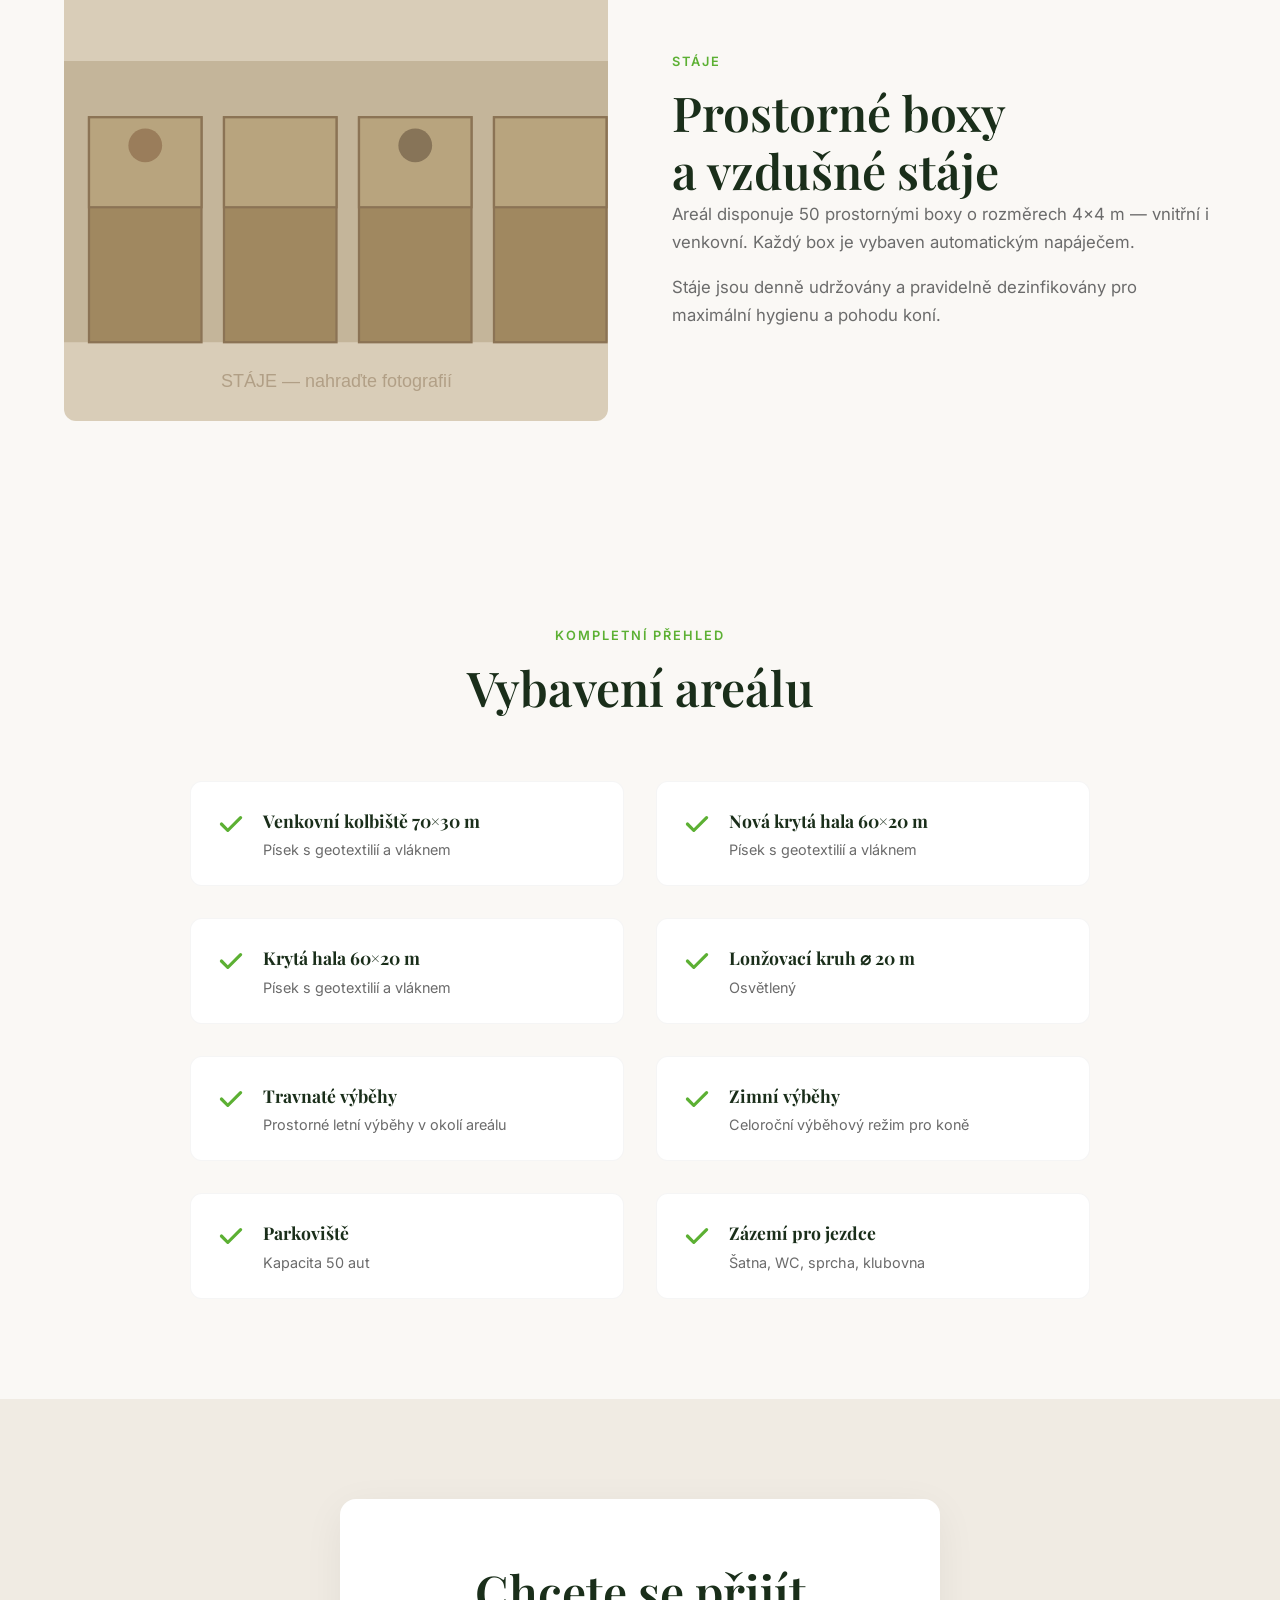
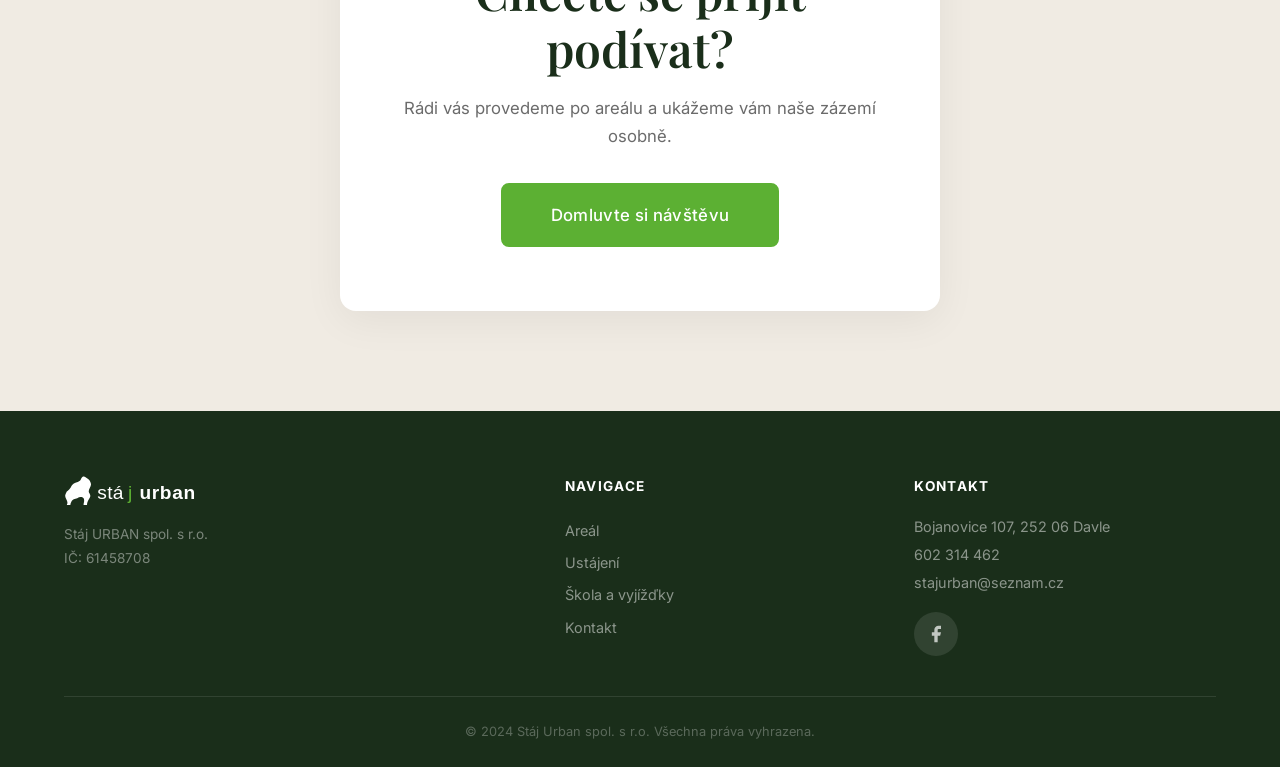
==== commit b40966a2: "update: areál page with accurate facility info and aerial plan - Add all training areas: kolbiště 70" ====
--- a/areal.html
+++ b/areal.html
@@ -40,40 +40,89 @@
         </div>
     </section>
 
-    <!-- Areál detail -->
+    <!-- Plánek areálu -->
     <section class="section section--about">
         <div class="container">
+            <div class="section-header">
+                <span class="section-label">Přehled</span>
+                <h2 class="section-title">Plánek areálu</h2>
+            </div>
+            <div class="areal-plan">
+                <img src="images/areal-plan.jpg" alt="Letecký plánek areálu Stáj Urban — kolbiště, haly, stáje, výběhy" loading="lazy" class="areal-plan-img">
+            </div>
+        </div>
+    </section>
+
+    <!-- Tréninkové plochy -->
+    <section class="section section--services">
+        <div class="container">
+            <div class="section-header">
+                <span class="section-label">Tréninkové plochy</span>
+                <h2 class="section-title">Kde se jezdí</h2>
+            </div>
+            <div class="services-grid">
+                <div class="service-card">
+                    <div class="service-icon">
+                        <svg viewBox="0 0 64 64" fill="none" stroke="currentColor" stroke-width="2">
+                            <rect x="6" y="18" width="52" height="34" rx="4"/>
+                            <path d="M6 28h52"/>
+                        </svg>
+                    </div>
+                    <h3>Venkovní kolbiště</h3>
+                    <p>70 &times; 30 m — povrch písek s geotextilií a vláknem. Osvětlené pro večerní trénink.</p>
+                </div>
+                <div class="service-card">
+                    <div class="service-icon">
+                        <svg viewBox="0 0 64 64" fill="none" stroke="currentColor" stroke-width="2">
+                            <path d="M8 48V24l24-14 24 14v24"/>
+                            <rect x="16" y="32" width="32" height="16"/>
+                        </svg>
+                    </div>
+                    <h3>Nová krytá hala</h3>
+                    <p>60 &times; 20 m — povrch písek s geotextilií a vláknem. Moderní konstrukce.</p>
+                </div>
+                <div class="service-card">
+                    <div class="service-icon">
+                        <svg viewBox="0 0 64 64" fill="none" stroke="currentColor" stroke-width="2">
+                            <path d="M8 48V24l24-14 24 14v24"/>
+                            <rect x="16" y="32" width="32" height="16"/>
+                        </svg>
+                    </div>
+                    <h3>Krytá hala</h3>
+                    <p>60 &times; 20 m — povrch písek s geotextilií a vláknem. Celoroční využití.</p>
+                </div>
+                <div class="service-card">
+                    <div class="service-icon">
+                        <svg viewBox="0 0 64 64" fill="none" stroke="currentColor" stroke-width="2">
+                            <circle cx="32" cy="32" r="22"/>
+                            <circle cx="32" cy="32" r="10"/>
+                        </svg>
+                    </div>
+                    <h3>Lonžovací kruh</h3>
+                    <p>Průměr 20 m — osvětlený, vhodný pro lonžování a základní výcvik.</p>
+                </div>
+            </div>
+        </div>
+    </section>
+
+    <!-- Stáje a zázemí -->
+    <section class="section section--about">
+        <div class="container">
             <div class="about-grid">
-                <div class="about-image">
-                    <img src="images/facility-1-placeholder.svg" alt="Venkovní kolbiště" loading="lazy">
-                </div>
-                <div class="about-content">
-                    <span class="section-label">Kolbiště</span>
-                    <h2 class="section-title">Venkovní kolbiště<br>70 &times; 30 m</h2>
-                    <p>Naše hlavní tréninkové kolbiště s kvalitním pískovým povrchem je ideální pro drezurní i skokovou přípravu. Plocha je pravidelně udržovaná a zavlažovaná.</p>
-                    <p>K dispozici je kompletní překážkový materiál pro skokovou přípravu na všech úrovních.</p>
-                </div>
-            </div>
-        </div>
-    </section>
-
-    <section class="section section--services">
-        <div class="container">
-            <div class="about-grid about-grid--reverse">
                 <div class="about-image">
                     <img src="images/facility-2-placeholder.svg" alt="Stáje a boxy" loading="lazy">
                 </div>
                 <div class="about-content">
                     <span class="section-label">Stáje</span>
                     <h2 class="section-title">Prostorné boxy<br>a vzdušné stáje</h2>
-                    <p>Areál disponuje 50 prostornými boxy o rozměrech 4&times;4 m v moderních, dobře větraných stájích. Každý box je vybaven automatickým napáječem.</p>
+                    <p>Areál disponuje 50 prostornými boxy o rozměrech 4&times;4 m — vnitřní i venkovní. Každý box je vybaven automatickým napáječem.</p>
                     <p>Stáje jsou denně udržovány a pravidelně dezinfikovány pro maximální hygienu a pohodu koní.</p>
                 </div>
             </div>
         </div>
     </section>
 
-    <!-- Facility list -->
+    <!-- Kompletní vybavení -->
     <section class="section section--facility">
         <div class="container">
             <div class="section-header">
@@ -84,43 +133,57 @@
                 <div class="facility-feature">
                     <svg width="32" height="32" viewBox="0 0 20 20" fill="currentColor"><path d="M16.707 5.293a1 1 0 010 1.414l-8 8a1 1 0 01-1.414 0l-4-4a1 1 0 011.414-1.414L8 12.586l7.293-7.293a1 1 0 011.414 0z"/></svg>
                     <div>
-                        <h3>Venkovní kolbiště</h3>
-                        <p>70&times;30 m s kvalitním pískovým povrchem</p>
-                    </div>
-                </div>
-                <div class="facility-feature">
-                    <svg width="32" height="32" viewBox="0 0 20 20" fill="currentColor"><path d="M16.707 5.293a1 1 0 010 1.414l-8 8a1 1 0 01-1.414 0l-4-4a1 1 0 011.414-1.414L8 12.586l7.293-7.293a1 1 0 011.414 0z"/></svg>
-                    <div>
-                        <h3>50 boxů</h3>
-                        <p>Prostorné boxy 4&times;4 m ve vzdušných stájích</p>
-                    </div>
-                </div>
-                <div class="facility-feature">
-                    <svg width="32" height="32" viewBox="0 0 20 20" fill="currentColor"><path d="M16.707 5.293a1 1 0 010 1.414l-8 8a1 1 0 01-1.414 0l-4-4a1 1 0 011.414-1.414L8 12.586l7.293-7.293a1 1 0 011.414 0z"/></svg>
-                    <div>
-                        <h3>Osvětlení</h3>
-                        <p>Osvětlené tréninkové plochy pro večerní ježdění</p>
-                    </div>
-                </div>
-                <div class="facility-feature">
-                    <svg width="32" height="32" viewBox="0 0 20 20" fill="currentColor"><path d="M16.707 5.293a1 1 0 010 1.414l-8 8a1 1 0 01-1.414 0l-4-4a1 1 0 011.414-1.414L8 12.586l7.293-7.293a1 1 0 011.414 0z"/></svg>
-                    <div>
-                        <h3>Výběhy a paddocky</h3>
-                        <p>Velké travnaté výběhy pro denní pobyt koní</p>
-                    </div>
-                </div>
-                <div class="facility-feature">
-                    <svg width="32" height="32" viewBox="0 0 20 20" fill="currentColor"><path d="M16.707 5.293a1 1 0 010 1.414l-8 8a1 1 0 01-1.414 0l-4-4a1 1 0 011.414-1.414L8 12.586l7.293-7.293a1 1 0 011.414 0z"/></svg>
-                    <div>
-                        <h3>Sedlovny a šatny</h3>
-                        <p>Uzamykatelné sedlovny a šatny pro jezdce</p>
-                    </div>
-                </div>
-                <div class="facility-feature">
-                    <svg width="32" height="32" viewBox="0 0 20 20" fill="currentColor"><path d="M16.707 5.293a1 1 0 010 1.414l-8 8a1 1 0 01-1.414 0l-4-4a1 1 0 011.414-1.414L8 12.586l7.293-7.293a1 1 0 011.414 0z"/></svg>
-                    <div>
-                        <h3>Překážkový materiál</h3>
-                        <p>Kompletní vybavení pro skokovou přípravu</p>
+                        <h3>Venkovní kolbiště 70&times;30 m</h3>
+                        <p>Písek s geotextilií a vláknem</p>
+                    </div>
+                </div>
+                <div class="facility-feature">
+                    <svg width="32" height="32" viewBox="0 0 20 20" fill="currentColor"><path d="M16.707 5.293a1 1 0 010 1.414l-8 8a1 1 0 01-1.414 0l-4-4a1 1 0 011.414-1.414L8 12.586l7.293-7.293a1 1 0 011.414 0z"/></svg>
+                    <div>
+                        <h3>Nová krytá hala 60&times;20 m</h3>
+                        <p>Písek s geotextilií a vláknem</p>
+                    </div>
+                </div>
+                <div class="facility-feature">
+                    <svg width="32" height="32" viewBox="0 0 20 20" fill="currentColor"><path d="M16.707 5.293a1 1 0 010 1.414l-8 8a1 1 0 01-1.414 0l-4-4a1 1 0 011.414-1.414L8 12.586l7.293-7.293a1 1 0 011.414 0z"/></svg>
+                    <div>
+                        <h3>Krytá hala 60&times;20 m</h3>
+                        <p>Písek s geotextilií a vláknem</p>
+                    </div>
+                </div>
+                <div class="facility-feature">
+                    <svg width="32" height="32" viewBox="0 0 20 20" fill="currentColor"><path d="M16.707 5.293a1 1 0 010 1.414l-8 8a1 1 0 01-1.414 0l-4-4a1 1 0 011.414-1.414L8 12.586l7.293-7.293a1 1 0 011.414 0z"/></svg>
+                    <div>
+                        <h3>Lonžovací kruh &#8960; 20 m</h3>
+                        <p>Osvětlený</p>
+                    </div>
+                </div>
+                <div class="facility-feature">
+                    <svg width="32" height="32" viewBox="0 0 20 20" fill="currentColor"><path d="M16.707 5.293a1 1 0 010 1.414l-8 8a1 1 0 01-1.414 0l-4-4a1 1 0 011.414-1.414L8 12.586l7.293-7.293a1 1 0 011.414 0z"/></svg>
+                    <div>
+                        <h3>Travnaté výběhy</h3>
+                        <p>Prostorné letní výběhy v okolí areálu</p>
+                    </div>
+                </div>
+                <div class="facility-feature">
+                    <svg width="32" height="32" viewBox="0 0 20 20" fill="currentColor"><path d="M16.707 5.293a1 1 0 010 1.414l-8 8a1 1 0 01-1.414 0l-4-4a1 1 0 011.414-1.414L8 12.586l7.293-7.293a1 1 0 011.414 0z"/></svg>
+                    <div>
+                        <h3>Zimní výběhy</h3>
+                        <p>Celoroční výběhový režim pro koně</p>
+                    </div>
+                </div>
+                <div class="facility-feature">
+                    <svg width="32" height="32" viewBox="0 0 20 20" fill="currentColor"><path d="M16.707 5.293a1 1 0 010 1.414l-8 8a1 1 0 01-1.414 0l-4-4a1 1 0 011.414-1.414L8 12.586l7.293-7.293a1 1 0 011.414 0z"/></svg>
+                    <div>
+                        <h3>Parkoviště</h3>
+                        <p>Kapacita 50 aut</p>
+                    </div>
+                </div>
+                <div class="facility-feature">
+                    <svg width="32" height="32" viewBox="0 0 20 20" fill="currentColor"><path d="M16.707 5.293a1 1 0 010 1.414l-8 8a1 1 0 01-1.414 0l-4-4a1 1 0 011.414-1.414L8 12.586l7.293-7.293a1 1 0 011.414 0z"/></svg>
+                    <div>
+                        <h3>Zázemí pro jezdce</h3>
+                        <p>Šatna, WC, sprcha, klubovna</p>
                     </div>
                 </div>
             </div>
--- a/styles.css
+++ b/styles.css
@@ -328,6 +328,19 @@
     margin: 0 auto;
 }
 
+/* --- Aerial plan image --- */
+.areal-plan {
+    border-radius: 12px;
+    overflow: hidden;
+    box-shadow: 0 10px 40px rgba(0, 0, 0, 0.1);
+}
+
+.areal-plan-img {
+    width: 100%;
+    height: auto;
+    display: block;
+}
+
 /* --- Buttons --- */
 .btn {
     display: inline-flex;
@@ -463,7 +476,7 @@
 
 .services-grid {
     display: grid;
-    grid-template-columns: repeat(3, 1fr);
+    grid-template-columns: repeat(auto-fit, minmax(260px, 1fr));
     gap: 32px;
 }
 
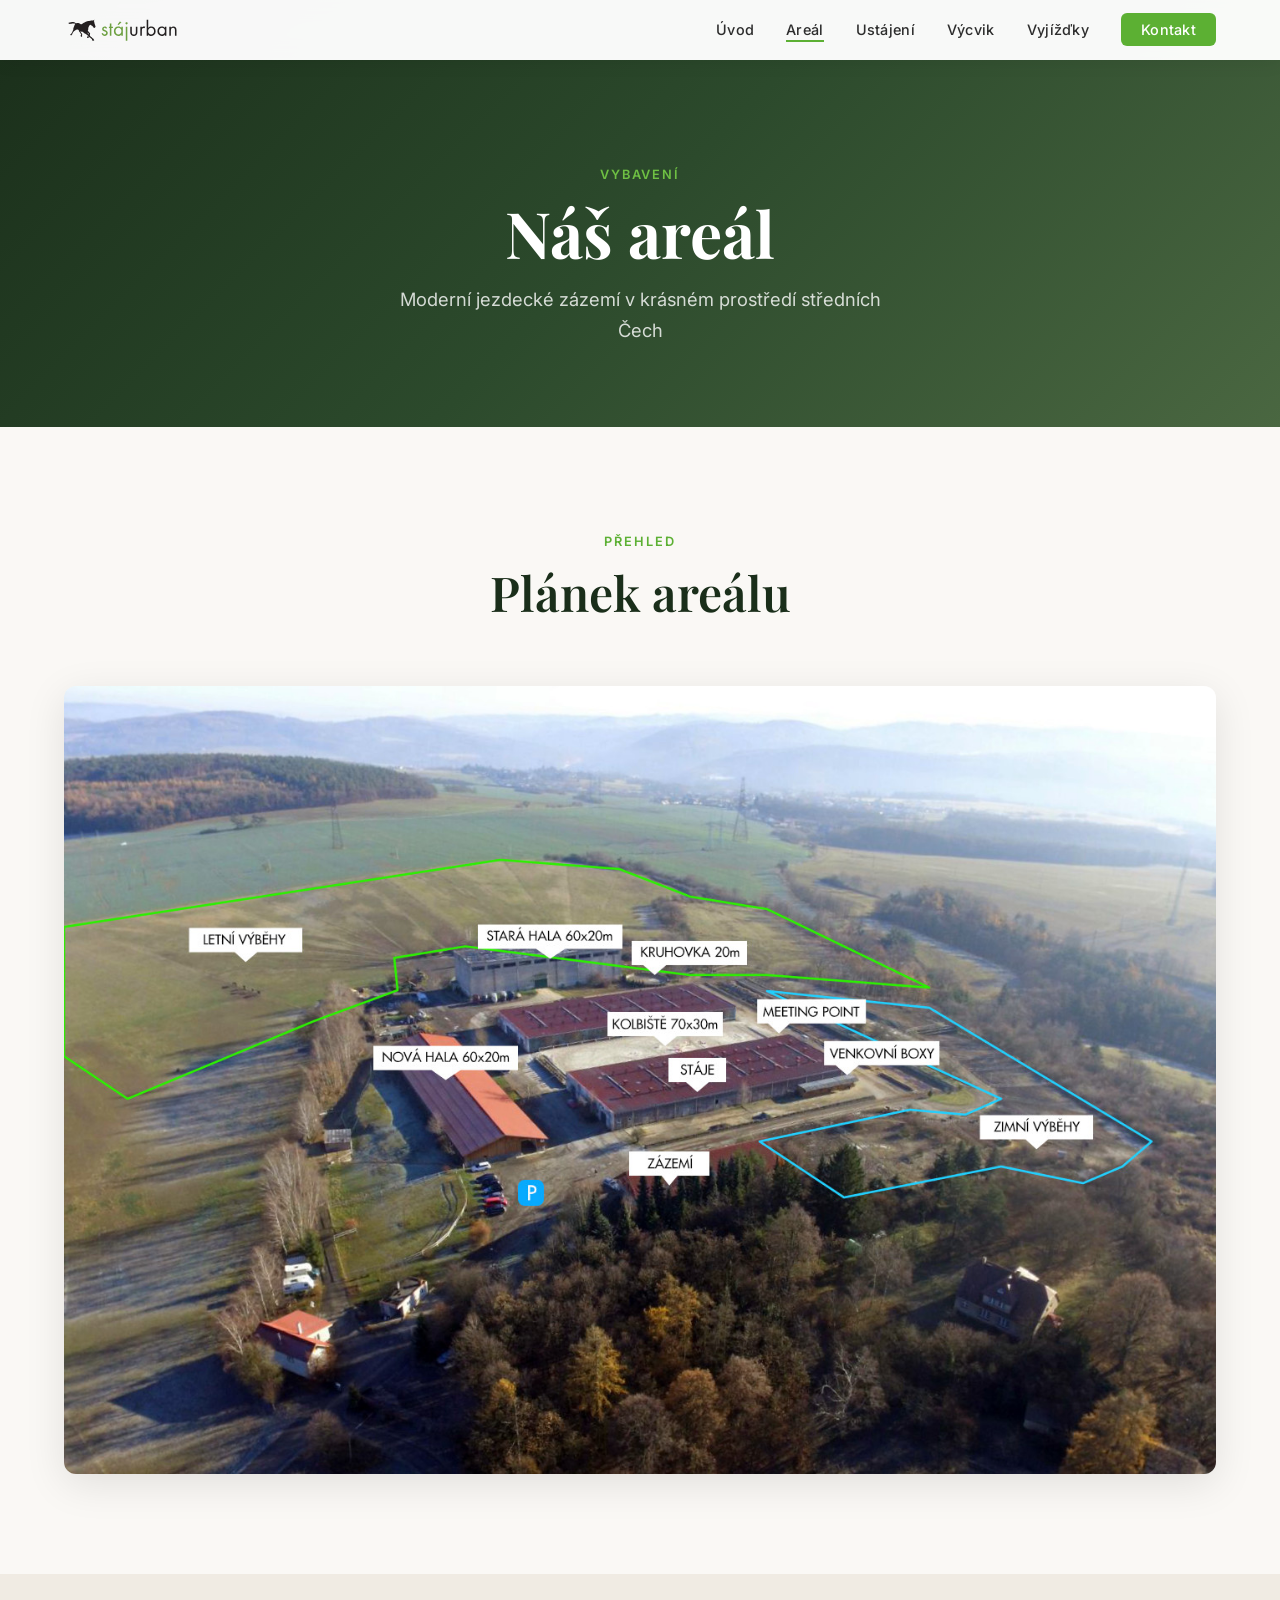
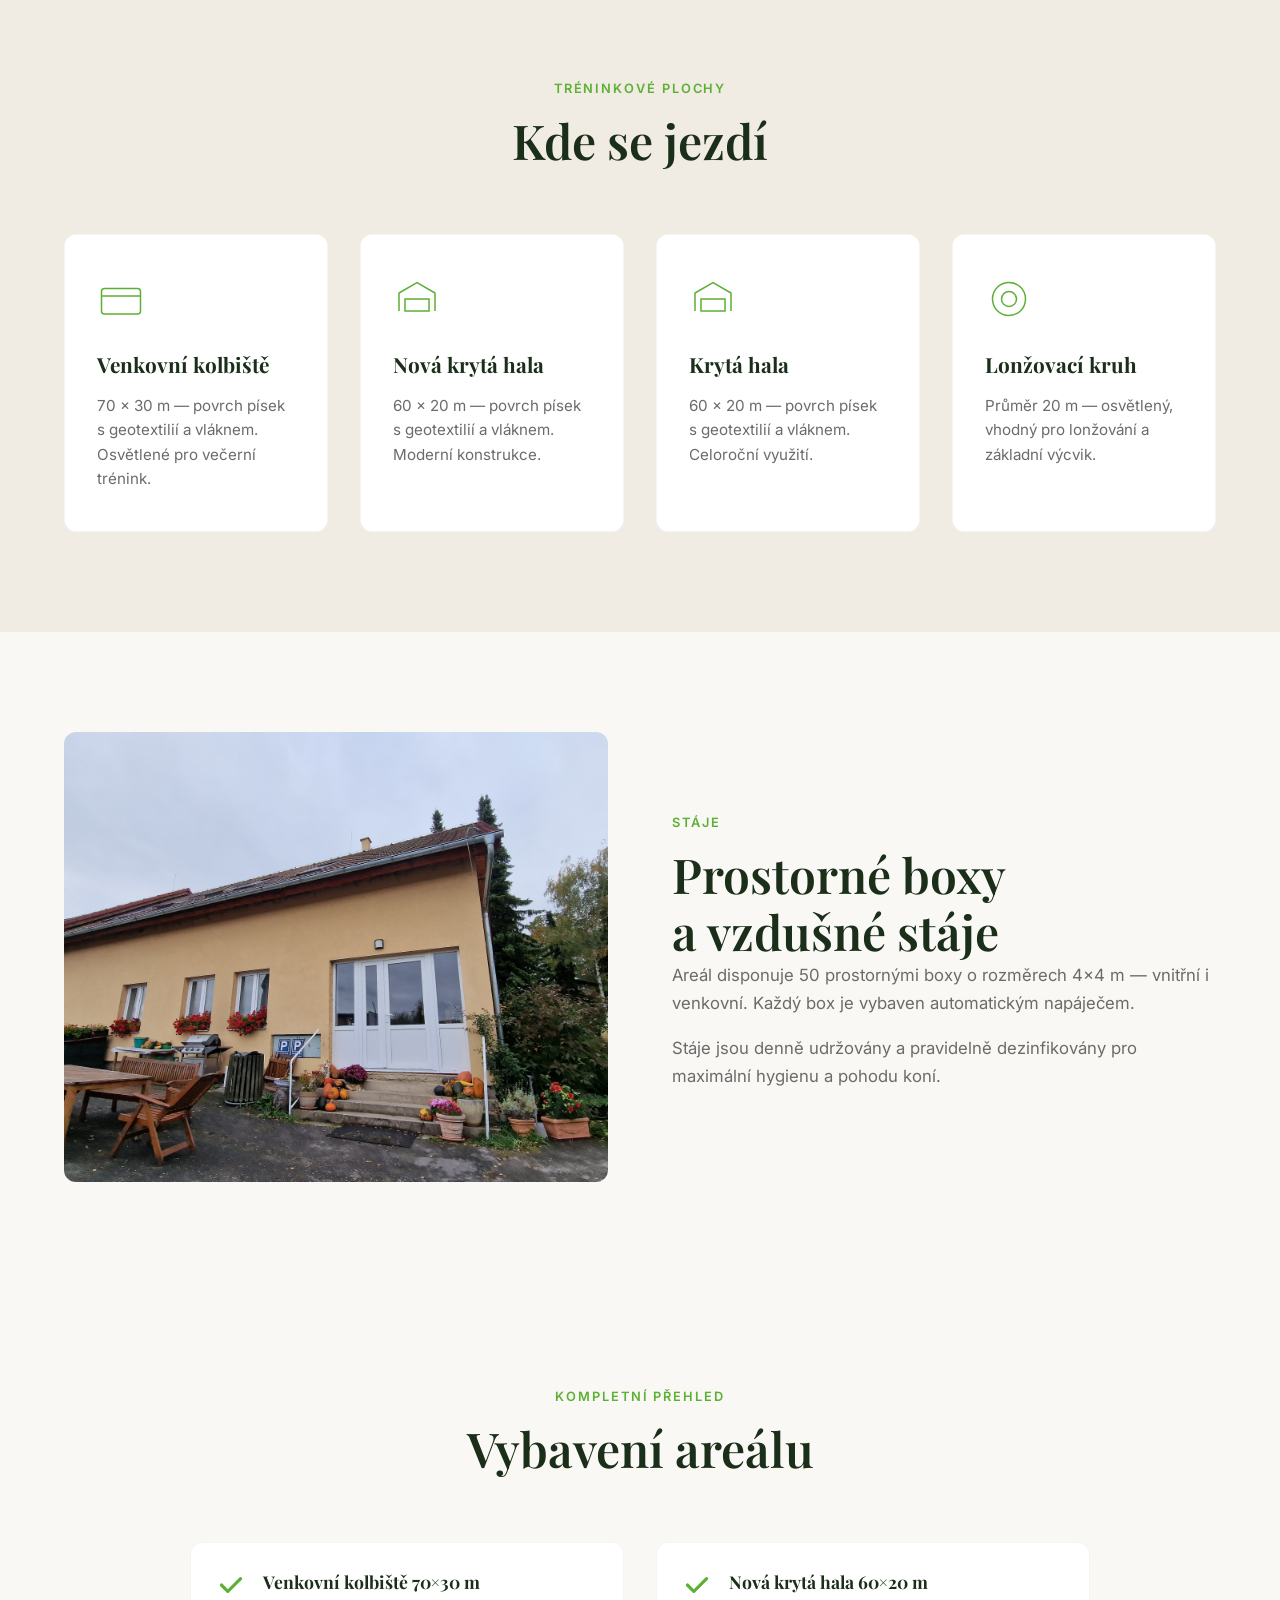
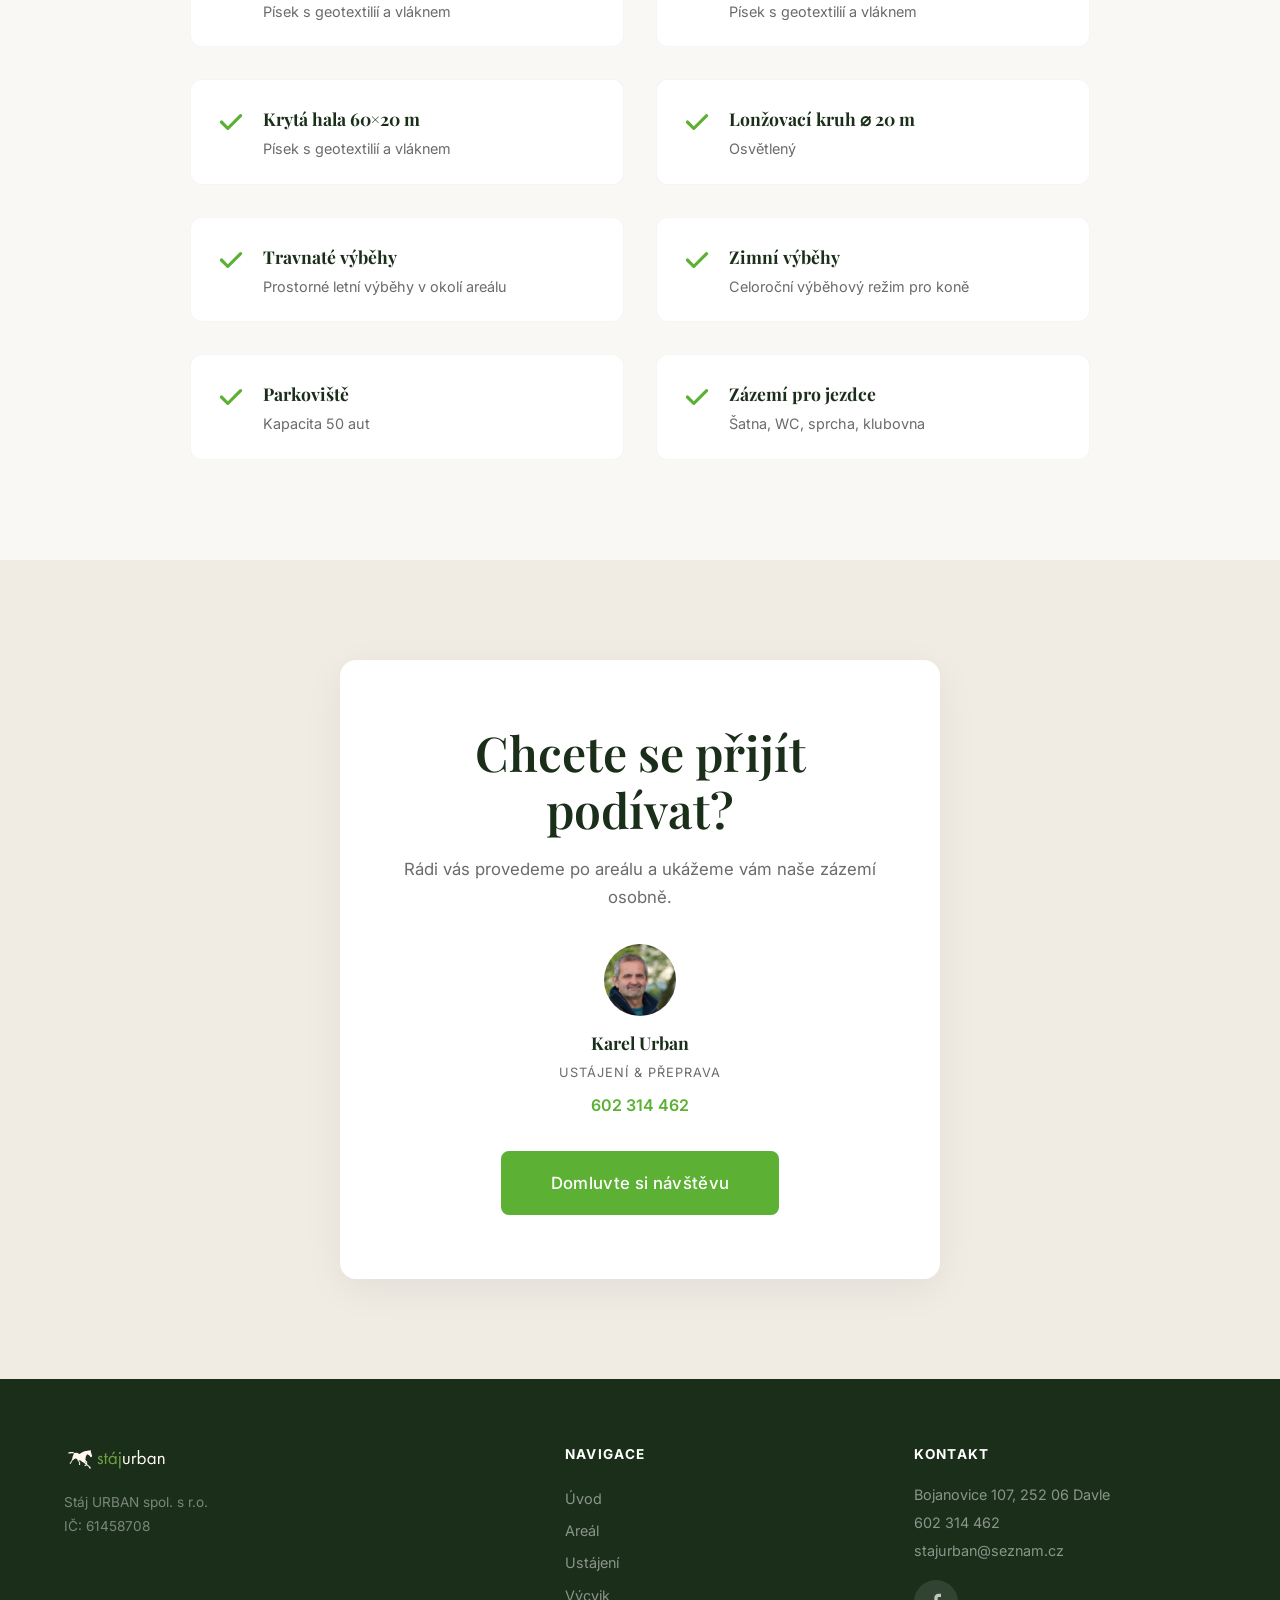
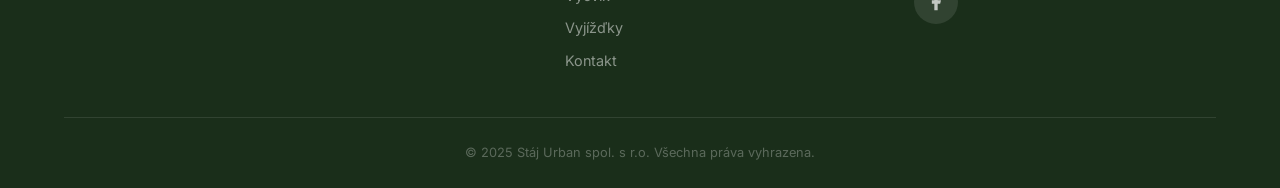
==== commit 61789b56: "feat: split skola/vyjizky pages, shared layout, photos and CTA boxes - Split combined skola page int" ====
--- a/areal.html
+++ b/areal.html
@@ -10,26 +10,9 @@
     <link href="https://fonts.googleapis.com/css2?family=Playfair+Display:wght@400;600;700&family=Inter:wght@300;400;500;600&display=swap" rel="stylesheet">
     <link rel="stylesheet" href="styles.css">
 </head>
-<body>
+<body data-page="areal">
     <!-- Navigation -->
-    <nav class="navbar navbar--solid" id="navbar">
-        <div class="nav-container">
-            <a href="index.html" class="nav-logo">
-                <img src="images/logo.svg" alt="Stáj Urban" class="nav-logo-img">
-            </a>
-            <button class="nav-toggle" id="navToggle" aria-label="Menu">
-                <span></span>
-                <span></span>
-                <span></span>
-            </button>
-            <ul class="nav-menu" id="navMenu">
-                <li><a href="areal.html" class="nav-link active">Areál</a></li>
-                <li><a href="ustajeni.html" class="nav-link">Ustájení</a></li>
-                <li><a href="skola.html" class="nav-link">Škola a vyjížďky</a></li>
-                <li><a href="kontakt.html" class="nav-link nav-link--cta">Kontakt</a></li>
-            </ul>
-        </div>
-    </nav>
+    <nav class="navbar navbar--solid" id="navbar"></nav>
 
     <!-- Page Header -->
     <section class="page-header">
@@ -110,7 +93,7 @@
         <div class="container">
             <div class="about-grid">
                 <div class="about-image">
-                    <img src="images/facility-2-placeholder.svg" alt="Stáje a boxy" loading="lazy">
+                    <img src="images/20251015_114447.jpg" alt="Stáje a zázemí areálu" loading="lazy">
                 </div>
                 <div class="about-content">
                     <span class="section-label">Stáje</span>
@@ -196,46 +179,25 @@
             <div class="cta-box">
                 <h2 class="section-title">Chcete se přijít podívat?</h2>
                 <p>Rádi vás provedeme po areálu a ukážeme vám naše zázemí osobně.</p>
+                <div class="cta-contacts">
+                    <div class="cta-contact">
+                        <div class="cta-avatar">
+                            <img src="images/karel-urban.jpg" alt="Karel Urban">
+                        </div>
+                        <strong>Karel Urban</strong>
+                        <span class="cta-contact-role">Ustájení &amp; přeprava</span>
+                        <a href="tel:+420602314462" class="cta-contact-phone">602 314 462</a>
+                    </div>
+                </div>
                 <a href="kontakt.html" class="btn btn-primary btn-large">Domluvte si návštěvu</a>
             </div>
         </div>
     </section>
 
     <!-- Footer -->
-    <footer class="footer">
-        <div class="container">
-            <div class="footer-content">
-                <div class="footer-brand">
-                    <img src="images/logo-white.svg" alt="Stáj Urban" class="footer-logo">
-                    <p>Stáj URBAN spol. s r.o.<br>IČ: 61458708</p>
-                </div>
-                <div class="footer-nav">
-                    <h4>Navigace</h4>
-                    <a href="areal.html">Areál</a>
-                    <a href="ustajeni.html">Ustájení</a>
-                    <a href="skola.html">Škola a vyjížďky</a>
-                    <a href="kontakt.html">Kontakt</a>
-                </div>
-                <div class="footer-contact">
-                    <h4>Kontakt</h4>
-                    <p>Bojanovice 107, 252 06 Davle</p>
-                    <p><a href="tel:+420602314462">602 314 462</a></p>
-                    <p><a href="mailto:stajurban@seznam.cz">stajurban@seznam.cz</a></p>
-                    <div class="footer-social">
-                        <a href="https://www.facebook.com/profile.php?id=100057574234572" target="_blank" rel="noopener" aria-label="Facebook" class="social-link">
-                            <svg width="20" height="20" viewBox="0 0 24 24" fill="currentColor">
-                                <path d="M18 2h-3a5 5 0 00-5 5v3H7v4h3v8h4v-8h3l1-4h-4V7a1 1 0 011-1h3z"/>
-                            </svg>
-                        </a>
-                    </div>
-                </div>
-            </div>
-            <div class="footer-bottom">
-                <p>&copy; 2024 Stáj Urban spol. s r.o. Všechna práva vyhrazena.</p>
-            </div>
-        </div>
-    </footer>
-
+    <footer class="footer" id="footer"></footer>
+
+    <script src="shared-layout.js"></script>
     <script src="script.js"></script>
 </body>
 </html>
--- a/styles.css
+++ b/styles.css
@@ -241,9 +241,10 @@
     inset: 0;
     background: linear-gradient(
         180deg,
-        rgba(0, 0, 0, 0.3) 0%,
-        rgba(0, 0, 0, 0.1) 40%,
-        rgba(0, 0, 0, 0.4) 100%
+        rgba(0, 0, 0, 0.4) 0%,
+        rgba(0, 0, 0, 0.35) 35%,
+        rgba(0, 0, 0, 0.3) 60%,
+        rgba(0, 0, 0, 0.5) 100%
     );
 }
 
@@ -253,6 +254,7 @@
     text-align: center;
     color: var(--color-white);
     padding: 0 24px;
+    text-shadow: 0 2px 16px rgba(0, 0, 0, 0.6), 0 1px 4px rgba(0, 0, 0, 0.4);
 }
 
 .hero-title {
@@ -1155,6 +1157,304 @@
     }
 }
 
+/* --- Pricing Tables (shared) --- */
+.pricing-tables {
+    display: grid;
+    grid-template-columns: 1fr 1fr;
+    gap: 32px;
+    max-width: 900px;
+    margin: 0 auto 32px;
+}
+
+.pricing-table {
+    background: var(--color-white);
+    border-radius: 12px;
+    padding: 32px;
+    box-shadow: 0 4px 20px rgba(0, 0, 0, 0.06);
+}
+
+.pricing-table-title {
+    font-family: 'Playfair Display', serif;
+    font-size: 1.3rem;
+    color: var(--color-primary);
+    margin-bottom: 20px;
+    padding-bottom: 12px;
+    border-bottom: 2px solid var(--color-accent);
+}
+
+.pricing-list {
+    list-style: none;
+    padding: 0;
+    margin: 0;
+}
+
+.pricing-list li {
+    display: flex;
+    justify-content: space-between;
+    align-items: baseline;
+    padding: 10px 0;
+    border-bottom: 1px solid var(--color-bg-alt);
+    gap: 12px;
+}
+
+.pricing-list li:last-child {
+    border-bottom: none;
+}
+
+.pricing-list li span:first-child {
+    font-size: 0.95rem;
+    color: var(--color-text);
+}
+
+.pricing-value {
+    font-weight: 600;
+    color: var(--color-primary);
+    white-space: nowrap;
+    font-size: 0.95rem;
+}
+
+.pricing-notes {
+    max-width: 700px;
+    margin: 0 auto;
+    text-align: center;
+    color: var(--color-text-light);
+    font-size: 0.9rem;
+}
+
+.pricing-note-small {
+    font-size: 0.85rem;
+    opacity: 0.7;
+    margin-top: 8px;
+}
+
+/* --- Horses/Ponies (shared) --- */
+.section--horses {
+    background: var(--color-bg);
+    padding: var(--section-padding) 0;
+}
+
+.horses-subtitle {
+    font-family: 'Playfair Display', serif;
+    font-size: 1.4rem;
+    color: var(--color-primary);
+    margin-bottom: 24px;
+    margin-top: 16px;
+}
+
+.horses-subtitle:not(:first-of-type) {
+    margin-top: 48px;
+}
+
+.horses-grid {
+    display: grid;
+    grid-template-columns: repeat(auto-fill, minmax(260px, 1fr));
+    gap: 20px;
+}
+
+.horse-card {
+    background: var(--color-white);
+    border-radius: 12px;
+    padding: 24px;
+    box-shadow: 0 2px 12px rgba(0, 0, 0, 0.04);
+    transition: transform var(--transition), box-shadow var(--transition);
+}
+
+.horse-card:hover {
+    transform: translateY(-2px);
+    box-shadow: 0 8px 24px rgba(0, 0, 0, 0.08);
+}
+
+.horse-card h4 {
+    font-family: 'Playfair Display', serif;
+    font-size: 1.15rem;
+    color: var(--color-primary);
+    margin-bottom: 8px;
+}
+
+.horse-card p {
+    font-size: 0.9rem;
+    color: var(--color-text-light);
+    line-height: 1.6;
+    margin: 0;
+}
+
+/* --- Trainer Box --- */
+.trainer-box {
+    max-width: 700px;
+    margin: 0 auto;
+    text-align: center;
+    background: var(--color-white);
+    border-radius: 16px;
+    padding: 48px 40px;
+    box-shadow: 0 10px 40px rgba(0, 0, 0, 0.06);
+}
+
+.trainer-box h3 {
+    font-family: 'Playfair Display', serif;
+    font-size: 1.5rem;
+    color: var(--color-primary);
+    margin-bottom: 4px;
+}
+
+.trainer-role {
+    color: var(--color-accent);
+    font-weight: 500;
+    font-size: 0.9rem;
+    text-transform: uppercase;
+    letter-spacing: 0.08em;
+    margin-bottom: 16px;
+}
+
+.trainer-box p {
+    color: var(--color-text-light);
+    font-size: 1rem;
+    line-height: 1.7;
+    margin-bottom: 12px;
+}
+
+.trainer-contact-line {
+    margin-top: 24px;
+    display: flex;
+    gap: 12px;
+    justify-content: center;
+    flex-wrap: wrap;
+}
+
+.btn-small {
+    padding: 8px 20px;
+    font-size: 0.85rem;
+}
+
+.section .btn-outline,
+.page-header .btn-outline,
+.trainer-box .btn-outline {
+    border: 1.5px solid var(--color-primary);
+    color: var(--color-primary);
+    background: transparent;
+}
+
+.section .btn-outline:hover,
+.page-header .btn-outline:hover,
+.trainer-box .btn-outline:hover {
+    background: var(--color-primary);
+    color: var(--color-white);
+}
+
+/* --- 3-col services grid variant --- */
+.services-grid--3col {
+    grid-template-columns: repeat(3, 1fr);
+}
+
+/* --- 2-col services grid variant --- */
+.services-grid--2col {
+    grid-template-columns: repeat(2, 1fr);
+}
+
+/* --- CTA buttons row --- */
+.cta-buttons {
+    display: flex;
+    gap: 16px;
+    justify-content: center;
+    flex-wrap: wrap;
+}
+
+/* Responsive additions */
+@media (max-width: 768px) {
+    .pricing-tables {
+        grid-template-columns: 1fr;
+    }
+
+    .services-grid--3col {
+        grid-template-columns: 1fr;
+    }
+
+    .services-grid--2col {
+        grid-template-columns: 1fr;
+    }
+
+    .trainer-box {
+        padding: 32px 20px;
+    }
+
+    .trainer-contact-line {
+        flex-direction: column;
+        align-items: center;
+    }
+}
+
+/* --- CTA Contact Profiles --- */
+.cta-contacts {
+    display: flex;
+    gap: 40px;
+    justify-content: center;
+    margin-bottom: 32px;
+    flex-wrap: wrap;
+}
+
+.cta-contact {
+    display: flex;
+    flex-direction: column;
+    align-items: center;
+    gap: 4px;
+}
+
+.cta-avatar {
+    width: 72px;
+    height: 72px;
+    min-width: 72px;
+    min-height: 72px;
+    max-width: 72px;
+    max-height: 72px;
+    border-radius: 50%;
+    background: var(--color-bg-alt);
+    color: var(--color-text-light);
+    display: flex;
+    align-items: center;
+    justify-content: center;
+    margin-bottom: 8px;
+    overflow: hidden;
+}
+
+.cta-avatar img {
+    width: 72px;
+    height: 72px;
+    object-fit: cover;
+}
+
+.cta-avatar svg {
+    width: 40px;
+    height: 40px;
+    min-width: 40px;
+    min-height: 40px;
+    max-width: 40px;
+    max-height: 40px;
+    flex-shrink: 0;
+}
+
+.cta-contact strong {
+    font-family: var(--font-heading);
+    font-size: 1.1rem;
+    color: var(--color-primary-dark);
+}
+
+.cta-contact-role {
+    font-size: 0.8rem;
+    color: var(--color-text-light);
+    text-transform: uppercase;
+    letter-spacing: 0.08em;
+}
+
+.cta-contact-phone {
+    font-size: 1rem;
+    font-weight: 600;
+    color: var(--color-accent) !important;
+    margin-top: 4px;
+}
+
+.cta-contact-phone:hover {
+    color: var(--color-accent-dark) !important;
+}
+
 /* --- Animations (fade in on scroll) --- */
 .fade-in {
     opacity: 0;
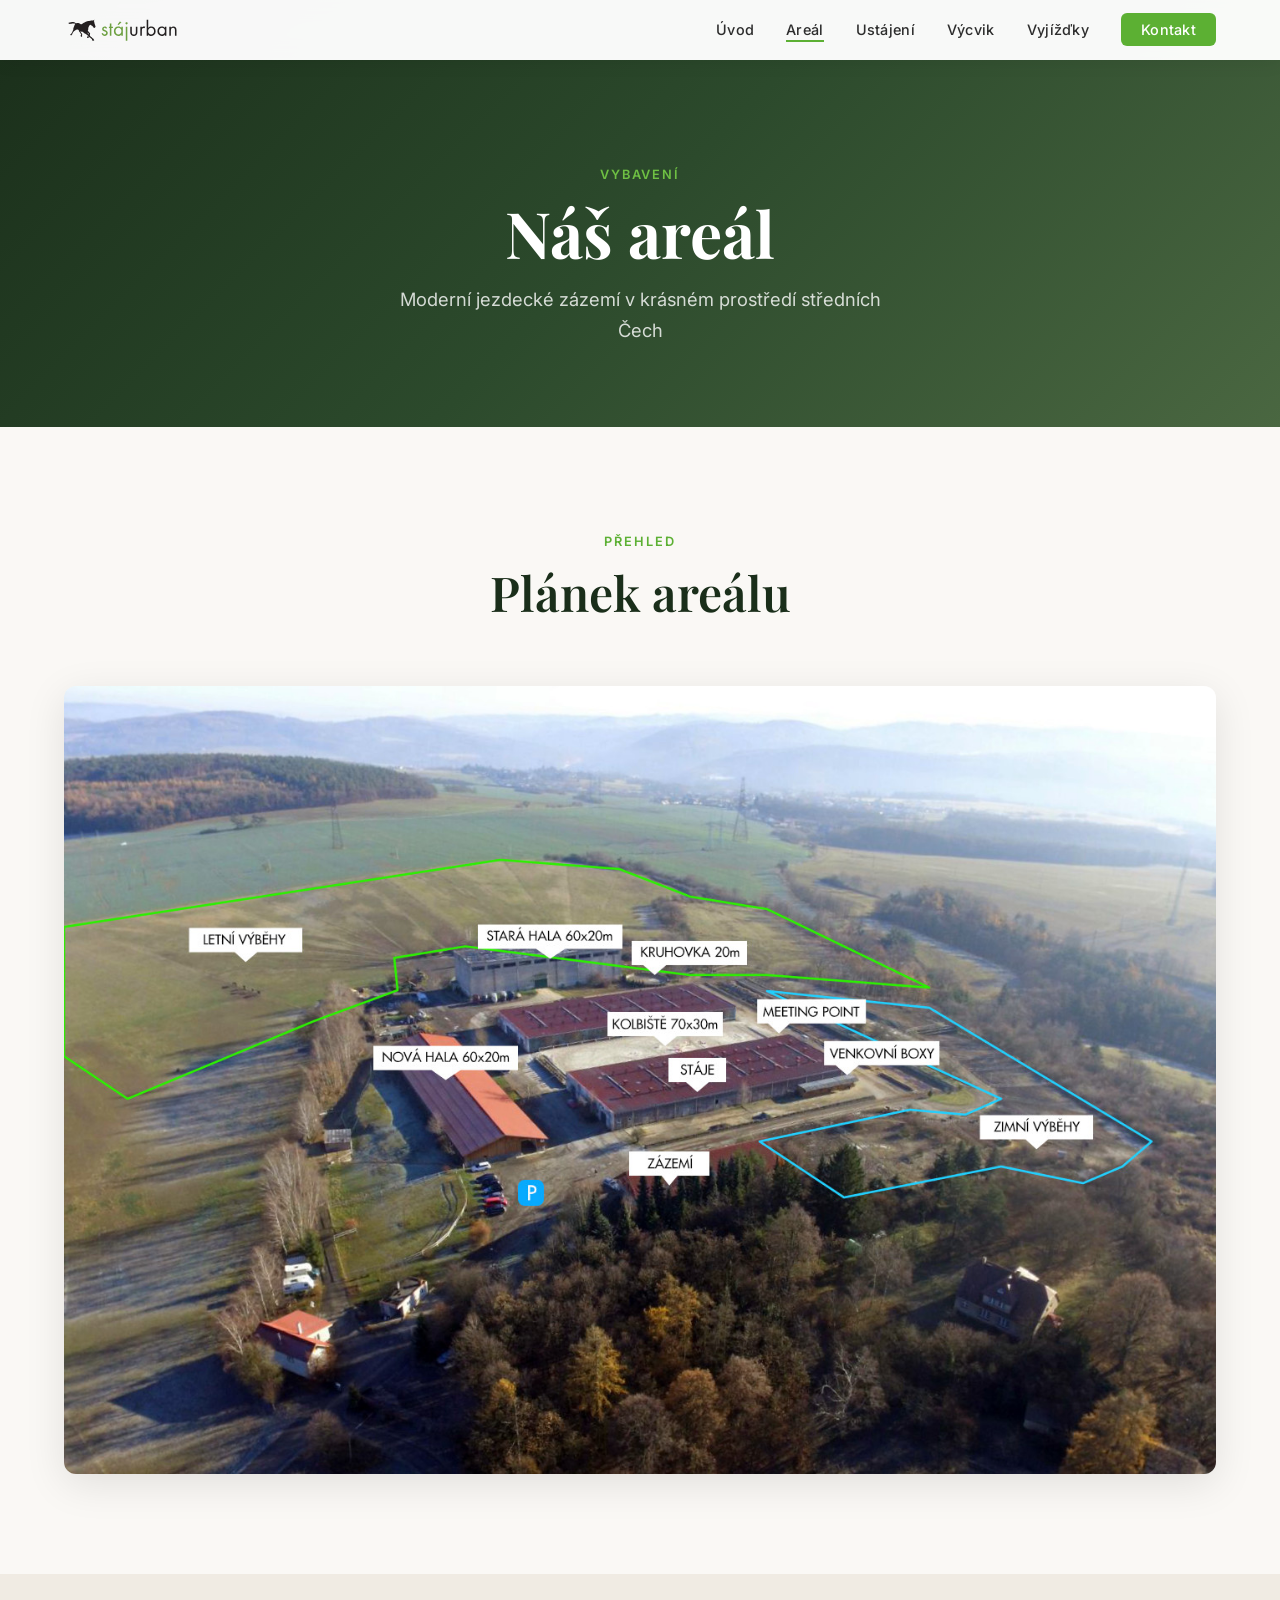
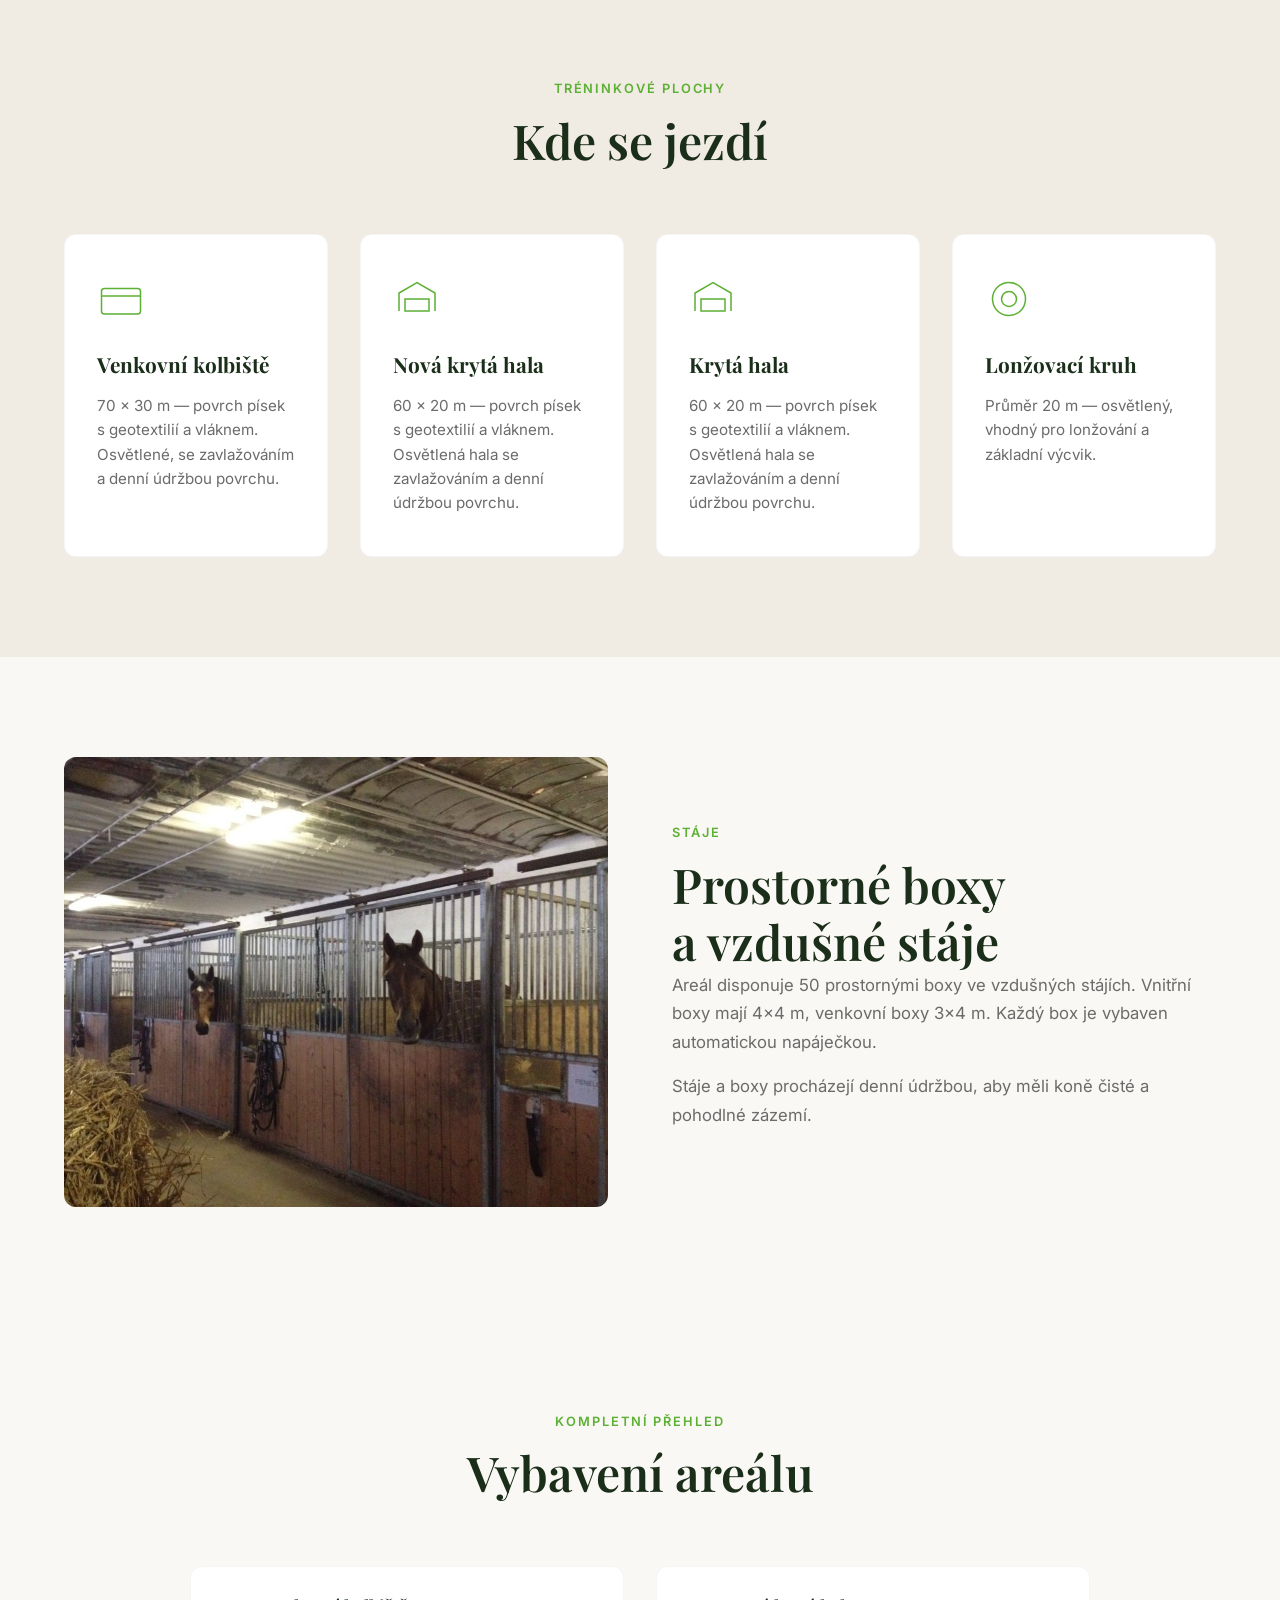
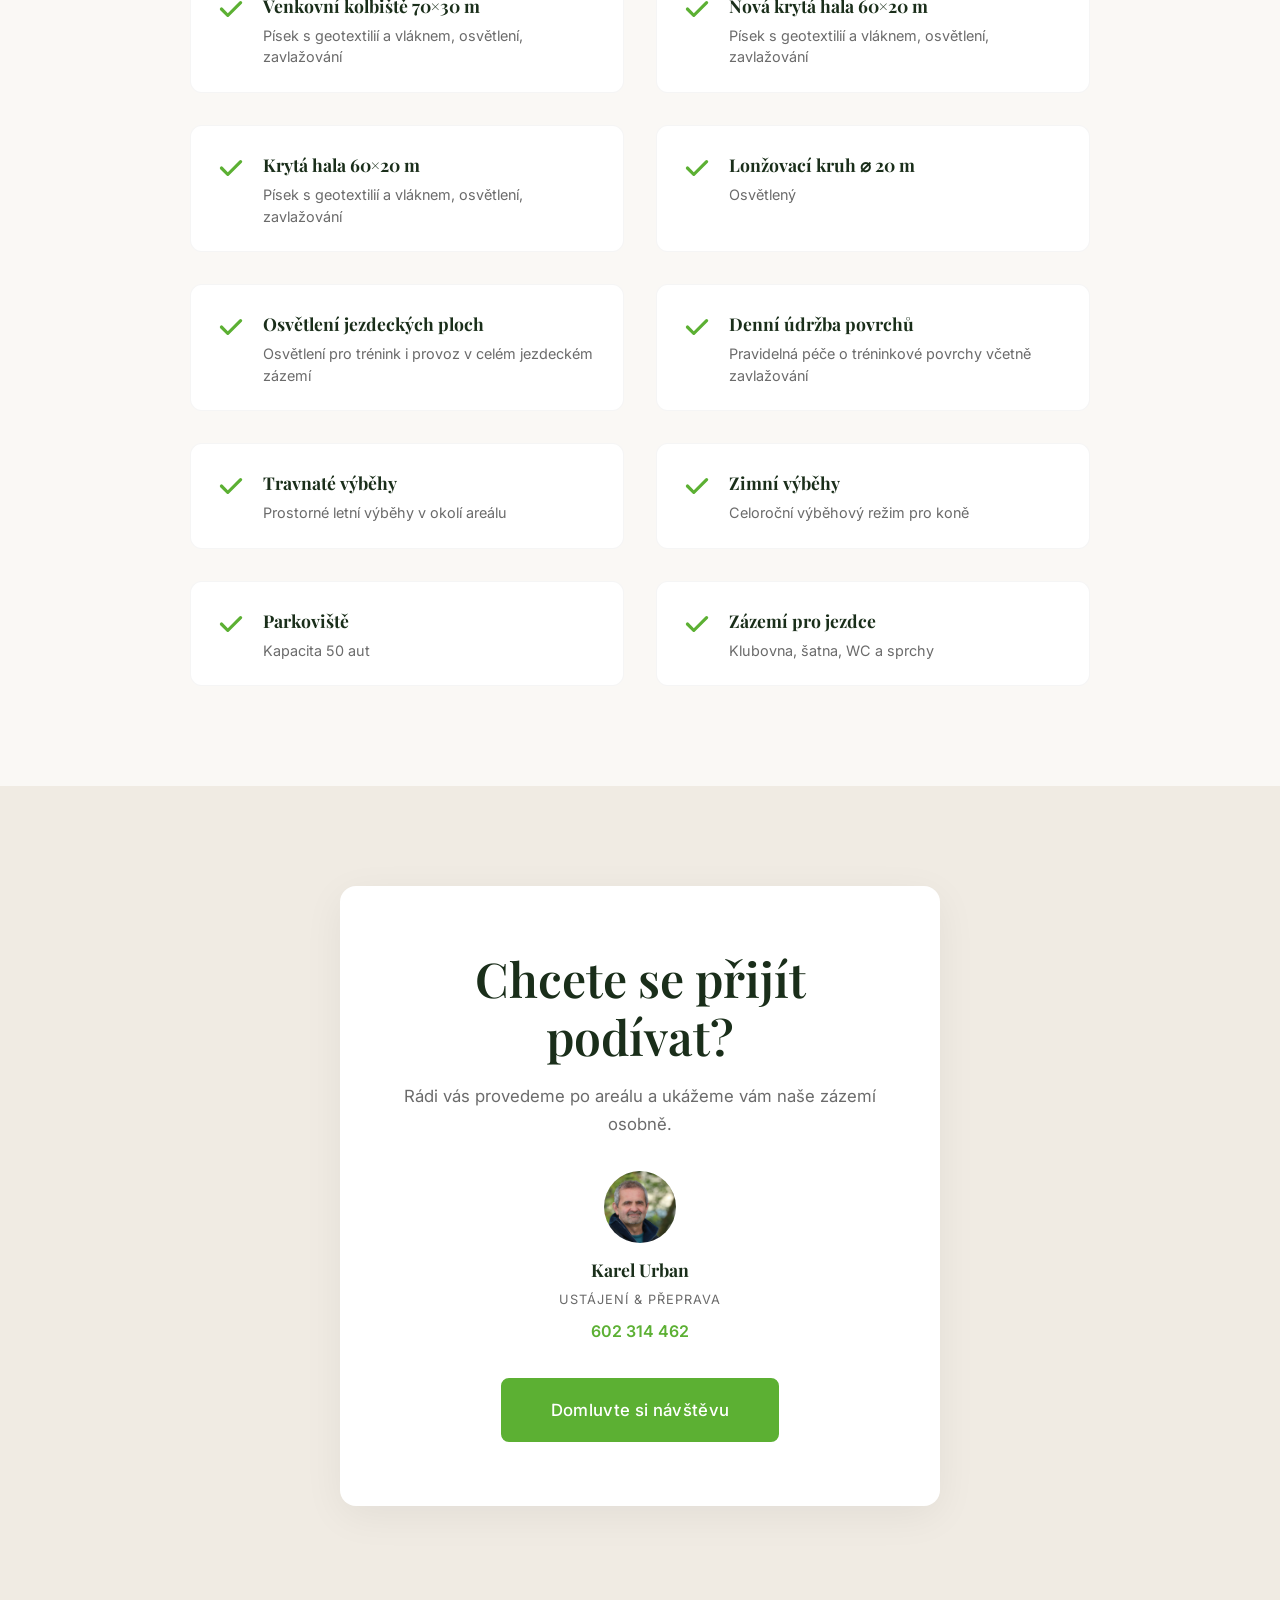
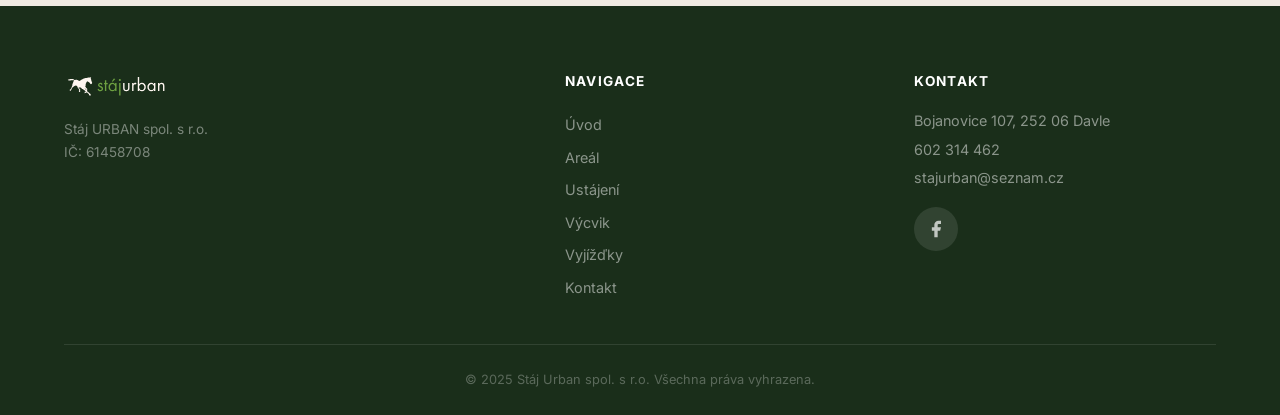
==== commit 0290fe18: "Update website content" ====
--- a/areal.html
+++ b/areal.html
@@ -52,7 +52,7 @@
                         </svg>
                     </div>
                     <h3>Venkovní kolbiště</h3>
-                    <p>70 &times; 30 m — povrch písek s geotextilií a vláknem. Osvětlené pro večerní trénink.</p>
+                    <p>70 &times; 30 m — povrch písek s geotextilií a vláknem. Osvětlené, se zavlažováním a denní údržbou povrchu.</p>
                 </div>
                 <div class="service-card">
                     <div class="service-icon">
@@ -62,7 +62,7 @@
                         </svg>
                     </div>
                     <h3>Nová krytá hala</h3>
-                    <p>60 &times; 20 m — povrch písek s geotextilií a vláknem. Moderní konstrukce.</p>
+                    <p>60 &times; 20 m — povrch písek s geotextilií a vláknem. Osvětlená hala se zavlažováním a denní údržbou povrchu.</p>
                 </div>
                 <div class="service-card">
                     <div class="service-icon">
@@ -72,7 +72,7 @@
                         </svg>
                     </div>
                     <h3>Krytá hala</h3>
-                    <p>60 &times; 20 m — povrch písek s geotextilií a vláknem. Celoroční využití.</p>
+                    <p>60 &times; 20 m — povrch písek s geotextilií a vláknem. Osvětlená hala se zavlažováním a denní údržbou povrchu.</p>
                 </div>
                 <div class="service-card">
                     <div class="service-icon">
@@ -93,13 +93,13 @@
         <div class="container">
             <div class="about-grid">
                 <div class="about-image">
-                    <img src="images/20251015_114447.jpg" alt="Stáje a zázemí areálu" loading="lazy">
+                    <img src="images/vnitrni-ustajeni-boxy.jpg" alt="Vzdušné stáje s vnitřními boxy" loading="lazy">
                 </div>
                 <div class="about-content">
                     <span class="section-label">Stáje</span>
                     <h2 class="section-title">Prostorné boxy<br>a vzdušné stáje</h2>
-                    <p>Areál disponuje 50 prostornými boxy o rozměrech 4&times;4 m — vnitřní i venkovní. Každý box je vybaven automatickým napáječem.</p>
-                    <p>Stáje jsou denně udržovány a pravidelně dezinfikovány pro maximální hygienu a pohodu koní.</p>
+                    <p>Areál disponuje 50 prostornými boxy ve vzdušných stájích. Vnitřní boxy mají 4&times;4 m, venkovní boxy 3&times;4 m. Každý box je vybaven automatickou napáječkou.</p>
+                    <p>Stáje a boxy procházejí denní údržbou, aby měli koně čisté a pohodlné zázemí.</p>
                 </div>
             </div>
         </div>
@@ -117,21 +117,21 @@
                     <svg width="32" height="32" viewBox="0 0 20 20" fill="currentColor"><path d="M16.707 5.293a1 1 0 010 1.414l-8 8a1 1 0 01-1.414 0l-4-4a1 1 0 011.414-1.414L8 12.586l7.293-7.293a1 1 0 011.414 0z"/></svg>
                     <div>
                         <h3>Venkovní kolbiště 70&times;30 m</h3>
-                        <p>Písek s geotextilií a vláknem</p>
+                        <p>Písek s geotextilií a vláknem, osvětlení, zavlažování</p>
                     </div>
                 </div>
                 <div class="facility-feature">
                     <svg width="32" height="32" viewBox="0 0 20 20" fill="currentColor"><path d="M16.707 5.293a1 1 0 010 1.414l-8 8a1 1 0 01-1.414 0l-4-4a1 1 0 011.414-1.414L8 12.586l7.293-7.293a1 1 0 011.414 0z"/></svg>
                     <div>
                         <h3>Nová krytá hala 60&times;20 m</h3>
-                        <p>Písek s geotextilií a vláknem</p>
+                        <p>Písek s geotextilií a vláknem, osvětlení, zavlažování</p>
                     </div>
                 </div>
                 <div class="facility-feature">
                     <svg width="32" height="32" viewBox="0 0 20 20" fill="currentColor"><path d="M16.707 5.293a1 1 0 010 1.414l-8 8a1 1 0 01-1.414 0l-4-4a1 1 0 011.414-1.414L8 12.586l7.293-7.293a1 1 0 011.414 0z"/></svg>
                     <div>
                         <h3>Krytá hala 60&times;20 m</h3>
-                        <p>Písek s geotextilií a vláknem</p>
+                        <p>Písek s geotextilií a vláknem, osvětlení, zavlažování</p>
                     </div>
                 </div>
                 <div class="facility-feature">
@@ -144,6 +144,20 @@
                 <div class="facility-feature">
                     <svg width="32" height="32" viewBox="0 0 20 20" fill="currentColor"><path d="M16.707 5.293a1 1 0 010 1.414l-8 8a1 1 0 01-1.414 0l-4-4a1 1 0 011.414-1.414L8 12.586l7.293-7.293a1 1 0 011.414 0z"/></svg>
                     <div>
+                        <h3>Osvětlení jezdeckých ploch</h3>
+                        <p>Osvětlení pro trénink i provoz v celém jezdeckém zázemí</p>
+                    </div>
+                </div>
+                <div class="facility-feature">
+                    <svg width="32" height="32" viewBox="0 0 20 20" fill="currentColor"><path d="M16.707 5.293a1 1 0 010 1.414l-8 8a1 1 0 01-1.414 0l-4-4a1 1 0 011.414-1.414L8 12.586l7.293-7.293a1 1 0 011.414 0z"/></svg>
+                    <div>
+                        <h3>Denní údržba povrchů</h3>
+                        <p>Pravidelná péče o tréninkové povrchy včetně zavlažování</p>
+                    </div>
+                </div>
+                <div class="facility-feature">
+                    <svg width="32" height="32" viewBox="0 0 20 20" fill="currentColor"><path d="M16.707 5.293a1 1 0 010 1.414l-8 8a1 1 0 01-1.414 0l-4-4a1 1 0 011.414-1.414L8 12.586l7.293-7.293a1 1 0 011.414 0z"/></svg>
+                    <div>
                         <h3>Travnaté výběhy</h3>
                         <p>Prostorné letní výběhy v okolí areálu</p>
                     </div>
@@ -166,7 +180,7 @@
                     <svg width="32" height="32" viewBox="0 0 20 20" fill="currentColor"><path d="M16.707 5.293a1 1 0 010 1.414l-8 8a1 1 0 01-1.414 0l-4-4a1 1 0 011.414-1.414L8 12.586l7.293-7.293a1 1 0 011.414 0z"/></svg>
                     <div>
                         <h3>Zázemí pro jezdce</h3>
-                        <p>Šatna, WC, sprcha, klubovna</p>
+                        <p>Klubovna, šatna, WC a sprchy</p>
                     </div>
                 </div>
             </div>
@@ -200,4 +214,4 @@
     <script src="shared-layout.js"></script>
     <script src="script.js"></script>
 </body>
-</html>+</html>
